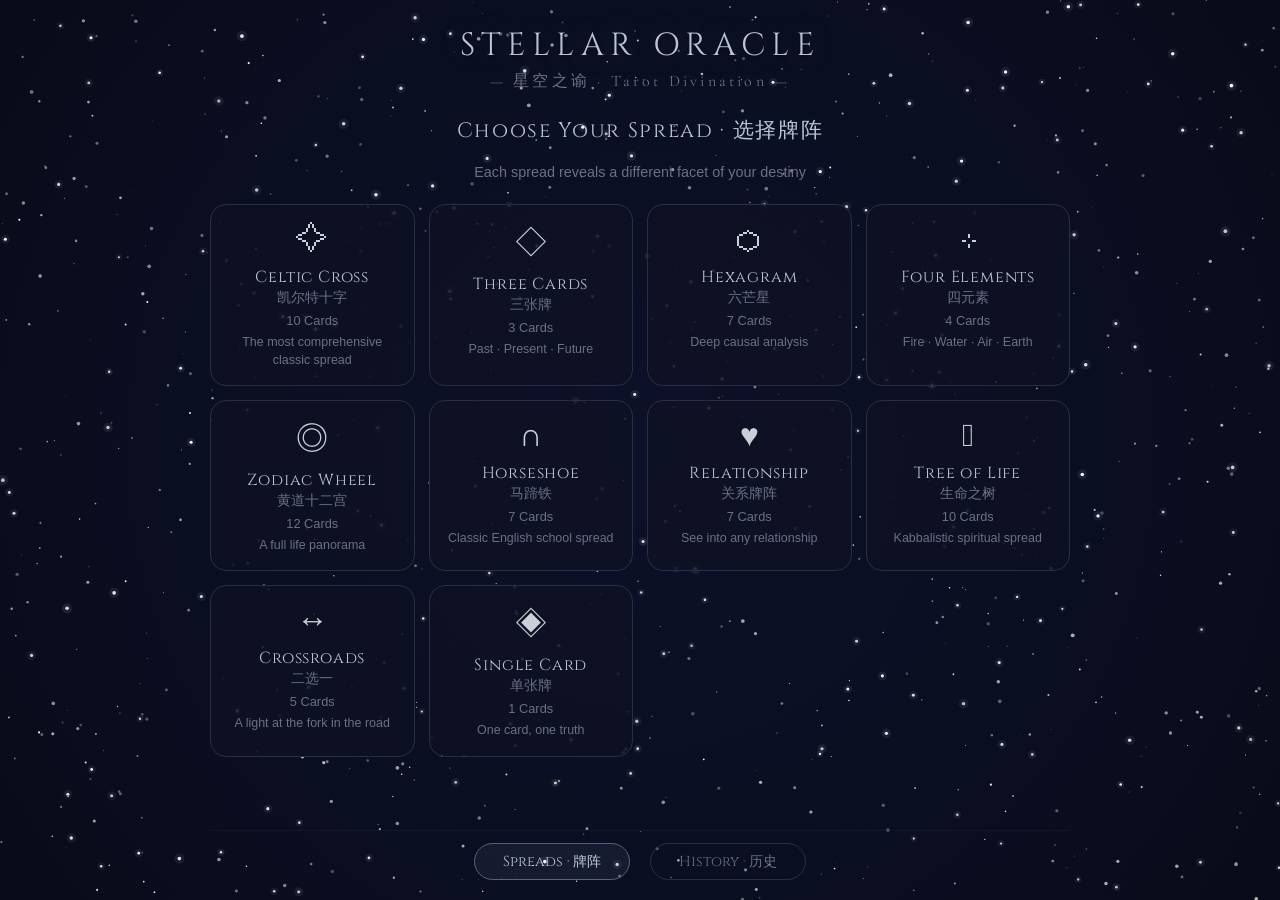
==== src/index.html @ 4bb24474 "Complete tarot divination app with 3D card circle, DeepSeek AI readings, and mobile support - 3D car" ====
<!DOCTYPE html>
<html lang="zh-CN">
<head>
  <meta charset="UTF-8">
  <meta name="viewport" content="width=device-width, initial-scale=1.0">
  <title>Tarot · 星空之谕</title>
  <link rel="preconnect" href="https://fonts.googleapis.com">
  <link rel="preconnect" href="https://fonts.gstatic.com" crossorigin>
  <link href="https://fonts.googleapis.com/css2?family=Cinzel:wght@400;600&family=Cormorant+Garamond:ital,wght@0,300;0,400;0,500;1,300;1,400&family=EB+Garamond:ital,wght@0,300;0,400;1,300;1,400&display=swap" rel="stylesheet">
  <link rel="stylesheet" href="css/main.css">
</head>
<body>
  <canvas id="star-canvas"></canvas>
  <div id="app" class="app-container">
    <header class="app-header">
      <h1 class="app-title">STELLAR ORACLE</h1>
      <p class="app-subtitle">— 星空之谕 · Tarot Divination —</p>
    </header>
    <main class="app-content">
      <!-- 牌阵选择 -->
      <section id="page-spread-select" class="page active">
        <h2 class="section-title">Choose Your Spread · 选择牌阵</h2>
        <p class="section-desc">Each spread reveals a different facet of your destiny</p>
        <div id="spread-grid" class="spread-grid"></div>
      </section>
      <!-- 问题输入 -->
      <section id="page-question" class="page">
        <h2 class="section-title">What Seek You? · 心中所问</h2>
        <p class="section-desc">Hold your question in your heart, then write it down</p>
        <div class="question-area">
          <textarea id="question-input" class="question-input" placeholder="Write your question here... · 写下你想问的事情……" maxlength="300" rows="3"></textarea>
          <p class="question-hint">The more you share, the clearer the stars speak<br>描述越清晰，星象越精准</p>
          <textarea id="context-input" class="context-input" placeholder="Optional: Share the background of your situation... · 选填：分享你所问之事的背景与细节……" maxlength="500" rows="2"></textarea>
          <div class="selected-spread-info" id="selected-spread-info"></div>
          <div class="draw-mode-select">
            <p class="mode-label">Choose your draw method · 选择抽牌方式：</p>
            <div class="mode-options">
              <button class="btn btn-mode" data-mode="circle">🔮 Circle Draw · 牌圈抽取</button>
              <button class="btn btn-mode" data-mode="number">🔢 Number Draw · 数字选牌</button>
            </div>
          </div>
          <button id="btn-start-draw" class="btn btn-primary" disabled>Begin Draw · 开始抽牌</button>
        </div>
      </section>
      <!-- 数字抽牌 -->
      <section id="page-draw-number" class="page">
        <h2 class="section-title">Choose by Number · 数字选牌</h2>
        <p class="section-desc">Select <span id="num-needed">0</span> numbers between 1–78</p>
        <div id="number-inputs" class="number-inputs"></div>
        <button id="btn-confirm-numbers" class="btn btn-primary" disabled>Confirm · 确认选牌</button>
        <button id="btn-back-to-question" class="btn btn-ghost">← Back · 返回</button>
      </section>
      <!-- 牌圈抽牌 -->
      <section id="page-draw-circle" class="page">
        <div class="circle-header">
          <h2 class="section-title">Feel the Cards · 感应选牌</h2>
          <p class="section-desc">Rotate & click the cards that call to you</p>
          <span id="circle-progress" class="circle-progress">Remaining · 还需：0</span>
        </div>
        <div id="circle-container" class="circle-container"></div>
        <button id="btn-back-circle" class="btn btn-ghost">← Back · 返回</button>
      </section>
      <!-- 牌面展示+解读 -->
      <section id="page-reveal" class="page">
        <h2 class="section-title">Your Reading · 你的牌阵</h2>
        <div id="reveal-spread-name" class="reveal-spread-name"></div>
        <div id="cards-display" class="cards-display"></div>
        <div class="interpretation">
          <h3>Interpretation · 综合解读</h3>
          <div id="ai-reading" class="ai-reading">
            <div class="loading-spinner"><div class="spinner"></div><p>Connecting to the tarot... 正在感应塔罗的力量……</p></div>
          </div>
        </div>
        <div class="reveal-actions">
          <button id="btn-save-reading" class="btn btn-primary">Save · 保存记录</button>
          <button id="btn-new-reading" class="btn btn-ghost">New Reading · 重新占卜</button>
        </div>
      </section>
      <!-- 历史记录 -->
      <section id="page-history" class="page">
        <h2 class="section-title">History · 占卜历史</h2>
        <div id="history-list" class="history-list">
          <p class="empty-hint">No readings yet. Begin your first tarot journey.</p>
        </div>
        <button id="btn-back-to-home" class="btn btn-ghost">← Home · 返回首页</button>
      </section>
    </main>
    <nav class="app-nav">
      <button class="nav-btn active" data-page="spread-select">Spreads · 牌阵</button>
      <button class="nav-btn" data-page="history">History · 历史</button>
    </nav>
  </div>
  <div id="toast" class="toast"></div>
  <!-- 牌面详情弹窗 -->
  <div id="card-modal" class="card-modal">
    <div class="card-modal-backdrop" onclick="closeCardModal()"></div>
    <div class="card-modal-content">
      <button class="card-modal-close" onclick="closeCardModal()">✕</button>
      <div id="card-modal-body"></div>
    </div>
  </div>
  <!-- API Key 弹窗 -->
  <div id="api-modal" class="card-modal">
    <div class="card-modal-backdrop"></div>
    <div class="card-modal-content api-setup">
      <h3 style="color:var(--text-accent);text-align:center;margin-bottom:12px">AI Oracle Key · 设置解读密钥</h3>
      <p style="color:var(--text-dim);font-size:0.85rem;text-align:center;margin-bottom:16px">
        Enter your Anthropic API Key to unlock AI-powered readings<br>
        <a href="https://console.anthropic.com" target="_blank" style="color:var(--text-accent)">Get your key at console.anthropic.com</a>
      </p>
      <input type="password" id="api-key-input" class="question-input" placeholder="sk-ant-api-..." style="margin-bottom:12px">
      <div style="display:flex;gap:10px;justify-content:center;flex-wrap:wrap">
        <button class="btn btn-primary" onclick="saveAPIKey()">Save · 保存</button>
        <button class="btn btn-ghost" onclick="skipAPIKey()">Skip · 跳过</button>
        <button class="btn btn-ghost" onclick="clearAPIKey()" style="font-size:0.8rem">Clear Key · 清除</button>
      </div>
      <p id="api-msg" style="text-align:center;margin-top:10px;font-size:0.85rem"></p>
    </div>
  </div>
  <script type="importmap">
    { "imports": { "three": "https://unpkg.com/three@0.160.0/build/three.module.js" } }
  </script>
  <script src="js/cards.js"></script>
  <script src="js/spreads.js"></script>
  <script src="js/effects.js"></script>
  <script src="js/audio.js"></script>
  <script src="js/history.js"></script>
  <script src="js/api.js"></script>
  <script src="js/card-art.js"></script>
  <script src="js/circle.js"></script>
  <script src="js/app.js"></script>
</body>
</html>
---- src/css/main.css ----
/* ========================================
   Stellar Oracle — Main Stylesheet
   Theme: Starry night, silver light, European classical
   ======================================== */

:root {
  --bg-deep: #080c18;
  --bg-night: #0b1025;
  --bg-panel: rgba(14, 18, 36, 0.88);
  --bg-card: #141830;
  --text-primary: #c8d0d8;
  --text-accent: #b8c5d6;
  --text-dim: #6a7088;
  --border-dark: #2a2e44;
  --border-accent: #5a6080;
  --accent: #8a90b0;
  --glow-accent: 0 0 20px rgba(140, 150, 190, 0.25);
  --shadow-card: 0 4px 30px rgba(0, 0, 0, 0.5);
  --font-display: 'Cinzel', 'EB Garamond', 'Cormorant Garamond', serif;
  --font-body: 'Cormorant Garamond', 'EB Garamond', 'Georgia', serif;
  --font-ui: -apple-system, BlinkMacSystemFont, 'Segoe UI', 'PingFang SC', 'Microsoft YaHei', sans-serif;
  --radius: 8px;
  --radius-lg: 16px;
}

*, *::before, *::after { margin: 0; padding: 0; box-sizing: border-box; }

html, body {
  width: 100%; height: 100%; overflow: hidden;
  font-family: var(--font-ui); color: var(--text-primary); background: var(--bg-deep);
}

#star-canvas { position: fixed; top: 0; left: 0; width: 100%; height: 100%; z-index: 0; pointer-events: none; }

.app-container {
  position: relative; z-index: 1; display: flex; flex-direction: column;
  height: 100vh; max-width: 900px; margin: 0 auto; padding: 0 20px;
}

.app-header { text-align: center; padding: 24px 0 12px; flex-shrink: 0; }
.app-title {
  font-family: var(--font-display); font-size: 2rem; font-weight: 400;
  color: var(--text-accent); letter-spacing: 0.2em;
  text-shadow: 0 0 30px rgba(160, 175, 210, 0.25), 0 2px 4px rgba(0, 0, 0, 0.6);
  user-select: none;
}
.app-subtitle { font-family: var(--font-body); font-size: 1rem; color: var(--text-dim); margin-top: 4px; letter-spacing: 0.2em; }

.app-content { flex: 1; overflow-y: auto; padding: 12px 0 20px; scroll-behavior: smooth; }
.app-content::-webkit-scrollbar { width: 4px; }
.app-content::-webkit-scrollbar-track { background: transparent; }
.app-content::-webkit-scrollbar-thumb { background: var(--border-dark); border-radius: 2px; }

.page { display: none; flex-direction: column; gap: 16px; animation: fadeSlideIn 400ms ease; }
.page.active { display: flex; }
@keyframes fadeSlideIn { from { opacity: 0; transform: translateY(12px); } to { opacity: 1; transform: translateY(0); } }

.section-title {
  font-family: var(--font-display); font-size: 1.3rem; font-weight: 400;
  color: var(--text-accent); text-align: center; letter-spacing: 0.08em;
}
.section-desc { text-align: center; color: var(--text-dim); font-size: 0.9rem; line-height: 1.6; }

/* Spread Grid */
.spread-grid { display: grid; grid-template-columns: repeat(auto-fill, minmax(180px, 1fr)); gap: 14px; padding: 4px 0; }
.spread-card {
  background: var(--bg-panel); border: 1px solid var(--border-dark);
  border-radius: var(--radius-lg); padding: 16px; cursor: pointer;
  transition: all 0.4s ease; text-align: center; position: relative; overflow: hidden;
}
.spread-card::before {
  content: ''; position: absolute; top: 0; left: 0; right: 0; bottom: 0; border-radius: inherit;
  opacity: 0; background: radial-gradient(circle at center, rgba(160,175,210,0.08), transparent);
  transition: opacity 0.4s ease;
}
.spread-card:hover { border-color: var(--border-accent); transform: translateY(-2px); box-shadow: var(--glow-accent); }
.spread-card:hover::before { opacity: 1; }
.spread-card.selected { border-color: var(--accent); box-shadow: 0 0 24px rgba(160,175,210,0.25); background: rgba(160,175,210,0.08); }
.spread-card-icon { font-size: 2rem; margin-bottom: 8px; }
.spread-card-name { font-family: var(--font-display); font-size: 1rem; font-weight: 400; color: var(--text-accent); margin-bottom: 1px; letter-spacing: 0.05em; }
.spread-card-name-zh { font-size: 0.85rem; color: var(--text-dim); margin-bottom: 6px; font-weight: 300; }
.spread-card-count { font-size: 0.8rem; color: var(--text-dim); margin-bottom: 6px; }
.spread-card-desc { font-size: 0.78rem; color: var(--text-dim); line-height: 1.4; }

/* Question */
.question-area { display: flex; flex-direction: column; gap: 16px; align-items: center; padding: 8px 0; }
.question-input {
  width: 100%; max-width: 500px; min-height: 90px; background: var(--bg-panel);
  border: 1px solid var(--border-dark); border-radius: var(--radius-lg);
  color: var(--text-primary); font-family: var(--font-body); font-size: 1.1rem;
  padding: 14px 16px; resize: vertical; transition: border-color 0.4s ease; line-height: 1.6;
}
.question-input:focus { outline: none; border-color: var(--border-accent); box-shadow: var(--glow-accent); }
.question-input::placeholder { color: rgba(160, 175, 210, 0.35); }
.question-hint {
  font-family: var(--font-body); font-size: 0.85rem; color: var(--text-dim);
  text-align: center; font-style: italic; line-height: 1.7; opacity: 0.75;
  letter-spacing: 0.03em;
}
.context-input {
  width: 100%; max-width: 500px; min-height: 56px; background: var(--bg-panel);
  border: 1px dashed var(--border-dark); border-radius: var(--radius-lg);
  color: var(--text-primary); font-family: var(--font-body); font-size: 0.95rem;
  padding: 12px 16px; resize: vertical; transition: border-color 0.4s ease; line-height: 1.6;
}
.context-input:focus { outline: none; border-color: var(--border-accent); border-style: solid; box-shadow: var(--glow-accent); }
.context-input::placeholder { color: rgba(160, 175, 210, 0.30); font-style: italic; }
.selected-spread-info {
  font-family: var(--font-body); font-size: 1rem; color: var(--text-accent);
  text-align: center; padding: 8px 16px; background: rgba(160,175,210,0.06);
  border-radius: var(--radius); border: 1px dashed var(--border-dark);
}
.draw-mode-select { text-align: center; }
.mode-label { color: var(--text-dim); margin-bottom: 10px; font-size: 0.9rem; }
.mode-options { display: flex; gap: 12px; justify-content: center; }

/* Buttons */
.btn {
  display: inline-flex; align-items: center; justify-content: center; gap: 6px;
  padding: 10px 24px; border-radius: var(--radius); font-family: var(--font-display);
  font-size: 0.95rem; cursor: pointer; transition: all 0.2s ease; border: none; user-select: none;
}
.btn:disabled { opacity: 0.35; cursor: not-allowed; }
.btn-primary {
  background: linear-gradient(135deg, #1e2235, #2a3045); color: var(--text-accent);
  border: 1px solid var(--border-accent); letter-spacing: 0.05em;
  box-shadow: 0 2px 12px rgba(160,175,210,0.12);
}
.btn-primary:not(:disabled):hover { background: linear-gradient(135deg, #2a3045, #3a4058); box-shadow: var(--glow-accent); transform: translateY(-1px); }
.btn-mode { background: var(--bg-panel); color: var(--text-primary); border: 1px solid var(--border-dark); font-size: 0.9rem; padding: 10px 20px; }
.btn-mode:hover { border-color: var(--border-accent); color: var(--text-accent); box-shadow: var(--glow-accent); }
.btn-mode.selected { border-color: var(--accent); color: var(--text-accent); background: rgba(160,175,210,0.1); }
.btn-ghost { background: transparent; color: var(--text-dim); border: 1px solid transparent; font-family: var(--font-ui); font-size: 0.9rem; }
.btn-ghost:hover { color: var(--text-accent); border-color: var(--border-dark); }

/* Number Input */
.number-inputs { display: flex; flex-wrap: wrap; gap: 10px; justify-content: center; }
.number-inputs input {
  width: 64px; height: 48px; text-align: center; font-size: 1.2rem; font-family: var(--font-display);
  background: var(--bg-panel); border: 1px solid var(--border-dark); border-radius: var(--radius);
  color: var(--text-accent); transition: border-color 0.2s ease;
}
.number-inputs input:focus { outline: none; border-color: var(--border-accent); box-shadow: var(--glow-accent); }

/* Circle */
.circle-container {
  width: 100%; height: 520px; border-radius: var(--radius-lg); overflow: hidden;
  background: radial-gradient(ellipse at center, rgba(20,20,50,0.6), rgba(5,5,15,0.9));
  border: 1px solid var(--border-dark); position: relative;
}
.circle-header { display: flex; justify-content: space-between; align-items: center; flex-wrap: wrap; gap: 8px; }
.circle-progress {
  font-family: var(--font-body); color: var(--text-accent); font-size: 1rem;
  background: var(--bg-panel); padding: 6px 14px; border-radius: 20px; border: 1px solid var(--border-dark);
}

/* Card Display */
.cards-display { display: flex; flex-wrap: wrap; gap: 18px; justify-content: center; padding: 8px 0; }
.card-reveal { width: 170px; height: 255px; perspective: 1000px; cursor: pointer; }
.card-inner {
  position: relative; width: 100%; height: 100%;
  transition: transform 0.8s cubic-bezier(0.4, 0, 0.2, 1); transform-style: preserve-3d;
}
.card-inner.flipped { transform: rotateY(180deg); }
.card-front, .card-back {
  position: absolute; width: 100%; height: 100%; backface-visibility: hidden;
  border-radius: 6px; box-shadow: 0 4px 30px rgba(0,0,0,0.5), 0 0 0 1.5px rgba(120,130,160,0.5);
}
.card-front {
  transform: rotateY(180deg); background: #15122a;
  display: flex; flex-direction: column; align-items: center; justify-content: center;
  overflow: hidden;
}
/* SVG card art fills the card front */
.card-front .card-svg {
  position: absolute; top: 0; left: 0; width: 100%; height: 100%; z-index: 0;
}
.card-front .card-content {
  position: absolute; bottom: 0; left: 0; right: 0; z-index: 2;
  background: linear-gradient(transparent, rgba(10,8,25,0.92) 30%, rgba(10,8,25,0.98));
  padding: 24px 8px 8px; text-align: center;
}
/* Glass sheen overlay */
.card-front .glass-sheen {
  position: absolute; top: 0; left: 0; right: 0; bottom: 0; z-index: 1;
  background: linear-gradient(150deg, rgba(220,225,240,0.08) 0%, transparent 35%, transparent 65%, rgba(200,210,225,0.05) 100%);
  pointer-events: none;
}

/* --- Elegant Card Back — black with silver ornamental curves --- */
.card-back {
  background: radial-gradient(ellipse at center, rgba(25,28,45,0.5) 0%, #080a14 70%);
  display: flex; align-items: center; justify-content: center;
}
/* Outer silver border */
.card-back::before {
  content: '';
  position: absolute; top: 8px; left: 8px; right: 8px; bottom: 8px;
  border: 2px solid rgba(170,180,200,0.28);
  border-radius: 3px;
}
/* Inner thin border */
.card-back::after {
  content: '';
  position: absolute; top: 20px; left: 20px; right: 20px; bottom: 20px;
  border: 0.8px solid rgba(155,165,185,0.16);
  border-radius: 2px;
}
/* Center medallion */
.card-back-design {
  position: relative; z-index: 1;
  width: 60%; height: 65%;
  display: flex; align-items: center; justify-content: center;
}
/* Four curved ornamental arcs via pseudo-elements */
.card-back-design::before {
  content: '';
  position: absolute;
  width: 85%; height: 85%;
  border: 1.2px solid rgba(170,180,200,0.25);
  border-radius: 50% 50% 45% 45%;
  transform: rotate(0deg);
}
.card-back-design::after {
  content: '';
  position: absolute;
  width: 65%; height: 65%;
  border: 1.0px solid rgba(160,170,190,0.20);
  border-radius: 48% 48% 50% 50%;
  transform: rotate(90deg);
}
/* Central diamond via an inner element */
.card-back-design-inner {
  width: 24px; height: 24px;
  border: 1px solid rgba(175,185,205,0.30);
  transform: rotate(45deg);
  background: rgba(175,185,205,0.08);
}

/* Interpretation */
.interpretation { background: var(--bg-panel); border: 1px solid var(--border-dark); border-radius: var(--radius-lg); padding: 20px; margin-top: 12px; }
.interpretation h3 { font-family: var(--font-display); color: var(--text-accent); font-size: 1.2rem; text-align: center; margin-bottom: 14px; letter-spacing: 0.1em; }
.ai-reading { font-family: var(--font-body); font-size: 1.05rem; line-height: 2; color: var(--text-primary); white-space: pre-wrap; }
.loading-spinner { display: flex; flex-direction: column; align-items: center; gap: 14px; padding: 30px; color: var(--text-dim); font-family: var(--font-body); }
.spinner {
  width: 40px; height: 40px; border: 2px solid var(--border-dark); border-top: 2px solid var(--border-accent);
  border-radius: 50%; animation: spin 1s linear infinite;
}
@keyframes spin { to { transform: rotate(360deg); } }

/* History */
.history-list { display: flex; flex-direction: column; gap: 10px; }
.history-item {
  background: var(--bg-panel); border: 1px solid var(--border-dark); border-radius: var(--radius-lg);
  padding: 14px 16px; cursor: pointer; transition: all 0.2s ease;
}
.history-item:hover { border-color: var(--border-accent); box-shadow: var(--glow-accent); }
.history-item-time { font-size: 0.8rem; color: var(--text-dim); margin-bottom: 4px; }
.history-item-question { font-family: var(--font-body); font-size: 1rem; color: var(--text-primary); margin-bottom: 4px; }
.history-item-spread { font-size: 0.85rem; color: var(--text-accent); }
.empty-hint { text-align: center; color: var(--text-dim); padding: 40px 20px; font-family: var(--font-body); font-size: 1rem; }

/* Nav */
.app-nav { display: flex; justify-content: center; gap: 20px; padding: 12px 0 20px; flex-shrink: 0; border-top: 1px solid rgba(42,46,68,0.3); }
.nav-btn {
  background: transparent; border: 1px solid var(--border-dark); color: var(--text-dim);
  padding: 8px 28px; border-radius: 20px; font-family: var(--font-display); font-size: 0.9rem;
  cursor: pointer; transition: all 0.2s ease;
}
.nav-btn:hover { color: var(--text-accent); border-color: var(--border-accent); }
.nav-btn.active { color: var(--text-accent); border-color: var(--border-accent); background: rgba(160,175,210,0.08); }

/* Modal */
.card-modal { position: fixed; top: 0; left: 0; width: 100%; height: 100%; z-index: 200; display: none; align-items: center; justify-content: center; }
.card-modal.show { display: flex; }
.card-modal-backdrop { position: absolute; top: 0; left: 0; width: 100%; height: 100%; background: rgba(0,0,0,0.7); backdrop-filter: blur(4px); }
.card-modal-content {
  position: relative; background: var(--bg-panel); border: 1px solid var(--border-accent);
  border-radius: var(--radius-lg); padding: 28px 24px; max-width: 500px; width: 90%;
  max-height: 80vh; overflow-y: auto; box-shadow: 0 8px 40px rgba(0,0,0,0.6), var(--glow-accent);
  animation: modalIn 300ms ease;
}
@keyframes modalIn { from { opacity: 0; transform: scale(0.9) translateY(20px); } to { opacity: 1; transform: scale(1) translateY(0); } }
.card-modal-close { position: absolute; top: 10px; right: 14px; background: none; border: none; color: var(--text-dim); font-size: 1.2rem; cursor: pointer; padding: 4px 8px; border-radius: 4px; }
.card-modal-close:hover { color: var(--text-accent); background: rgba(160,175,210,0.1); }
.card-detail-art {
  width: 100%; height: 140px; border-radius: 6px; overflow: hidden;
  margin-bottom: 14px; position: relative;
  border: 1.5px solid rgba(120,130,160,0.5);
  box-shadow: 0 0 20px rgba(120,130,160,0.12);
  transform: translateZ(0);
}
.card-detail-art .stained-glass-art { border-radius: 4px; }
.card-detail-header { text-align: center; margin-bottom: 16px; }
.card-detail-name { font-family: var(--font-display); font-size: 1.5rem; color: var(--text-accent); }
.card-detail-en { font-size: 0.85rem; color: var(--text-dim); margin-top: 2px; }
.card-detail-position { display: inline-block; padding: 3px 12px; border-radius: 12px; font-size: 0.85rem; margin-top: 6px; }
.card-detail-position.upright { background: rgba(122,184,160,0.15); color: #7ab8a0; border: 1px solid rgba(122,184,160,0.3); }
.card-detail-position.reversed { background: rgba(201,122,90,0.15); color: #c97a5a; border: 1px solid rgba(201,122,90,0.3); }
.card-detail-section { margin-top: 14px; }
.card-detail-section h4 { font-family: var(--font-display); color: var(--text-accent); font-size: 1rem; margin-bottom: 6px; padding-bottom: 4px; border-bottom: 1px solid var(--border-dark); }
.card-detail-section p { font-family: var(--font-body); font-size: 0.95rem; line-height: 1.8; color: var(--text-primary); }
.card-detail-keywords { display: flex; flex-wrap: wrap; gap: 6px; margin-top: 8px; }
.card-detail-keyword { padding: 2px 10px; border-radius: 12px; background: rgba(160,175,210,0.08); border: 1px solid rgba(160,175,210,0.2); font-size: 0.8rem; color: var(--text-accent); }
.card-detail-case { padding: 8px 12px; margin-top: 6px; background: rgba(160,175,210,0.03); border-left: 2px solid var(--border-accent); border-radius: 0 4px 4px 0; font-size: 0.85rem; font-style: italic; }

/* Toast */
.toast {
  position: fixed; top: 20px; left: 50%; transform: translateX(-50%);
  background: var(--bg-panel); border: 1px solid var(--border-accent); color: var(--text-accent);
  padding: 10px 24px; border-radius: 20px; font-family: var(--font-body); font-size: 0.9rem;
  z-index: 100; opacity: 0; transition: opacity 300ms ease; pointer-events: none;
}
.toast.show { opacity: 1; }

.reveal-actions { display: flex; gap: 12px; justify-content: center; margin-top: 8px; }
.reveal-spread-name { text-align: center; font-family: var(--font-display); color: var(--text-accent); font-size: 1rem; }
.api-setup { max-width: 420px; }

@media (max-width: 600px) {
  .app-title { font-size: 1.6rem; }
  .spread-grid { grid-template-columns: repeat(auto-fill, minmax(140px, 1fr)); }
  .card-reveal { width: 125px; height: 188px; }
  .circle-container { height: 380px; }
}
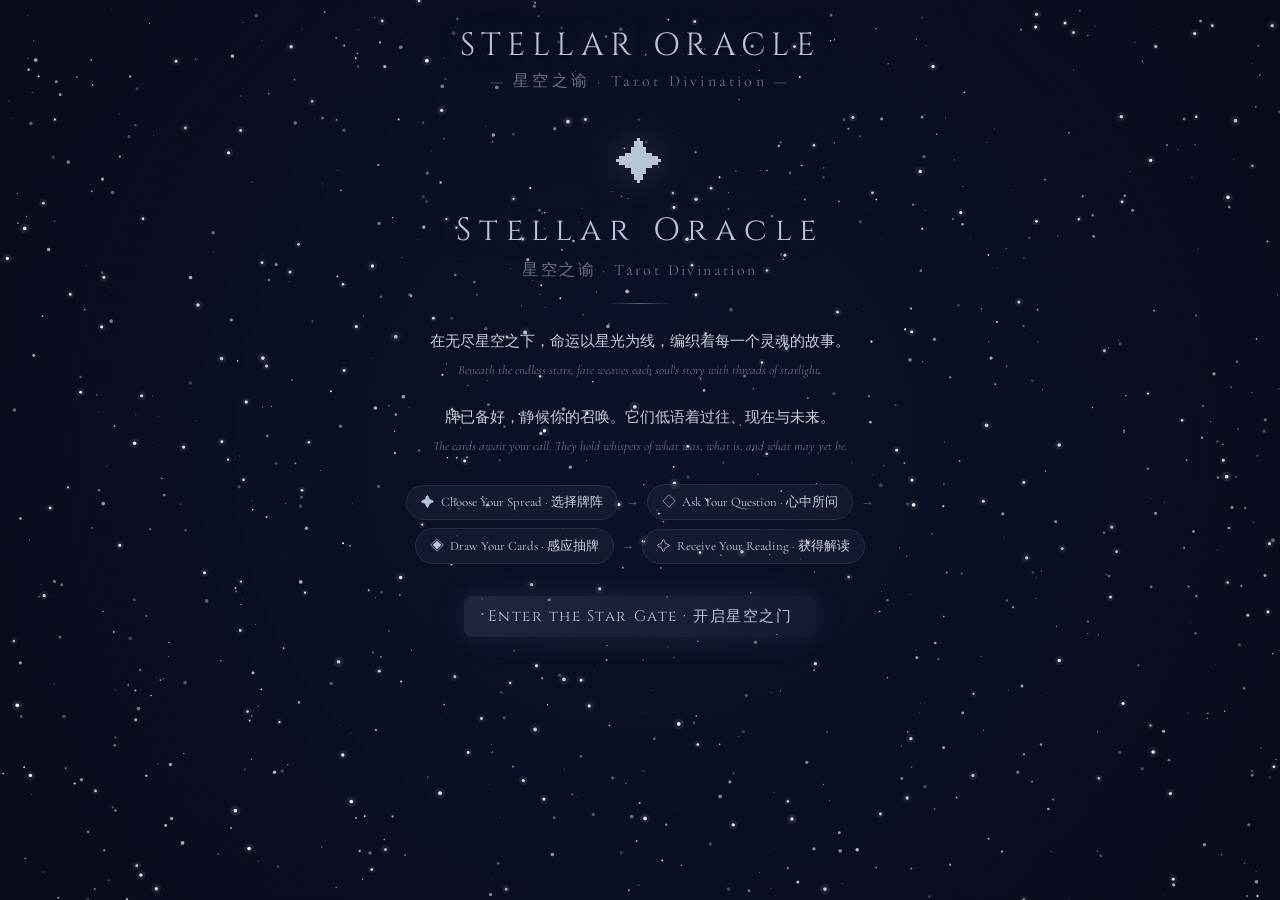
==== commit 132fd200: "Add welcome page, bilingual translations, Android mobile fixes, increase context limit - New mystica" ====
--- a/src/index.html
+++ b/src/index.html
@@ -17,20 +17,59 @@
       <p class="app-subtitle">— 星空之谕 · Tarot Divination —</p>
     </header>
     <main class="app-content">
+      <!-- 欢迎引导页 -->
+      <section id="page-welcome" class="page active">
+        <div class="welcome-content">
+          <div class="welcome-stars-icon">✦</div>
+          <h2 class="welcome-title">Stellar Oracle</h2>
+          <p class="welcome-subtitle">星空之谕 · Tarot Divination</p>
+          <div class="welcome-divider"></div>
+          <p class="welcome-poem">
+            在无尽星空之下，命运以星光为线，编织着每一个灵魂的故事。<br>
+            <span>Beneath the endless stars, fate weaves each soul's story with threads of starlight.</span>
+          </p>
+          <p class="welcome-poem">
+            牌已备好，静候你的召唤。它们低语着过往、现在与未来。<br>
+            <span>The cards await your call. They hold whispers of what was, what is, and what may yet be.</span>
+          </p>
+          <div class="welcome-steps">
+            <div class="welcome-step">
+              <span class="step-icon">✦</span>
+              <span class="step-text">Choose Your Spread · 选择牌阵</span>
+            </div>
+            <div class="welcome-step-arrow">→</div>
+            <div class="welcome-step">
+              <span class="step-icon">◇</span>
+              <span class="step-text">Ask Your Question · 心中所问</span>
+            </div>
+            <div class="welcome-step-arrow">→</div>
+            <div class="welcome-step">
+              <span class="step-icon">◈</span>
+              <span class="step-text">Draw Your Cards · 感应抽牌</span>
+            </div>
+            <div class="welcome-step-arrow">→</div>
+            <div class="welcome-step">
+              <span class="step-icon">✧</span>
+              <span class="step-text">Receive Your Reading · 获得解读</span>
+            </div>
+          </div>
+          <button id="btn-enter-gate" class="btn btn-gate">Enter the Star Gate · 开启星空之门</button>
+        </div>
+      </section>
       <!-- 牌阵选择 -->
-      <section id="page-spread-select" class="page active">
+      <section id="page-spread-select" class="page">
         <h2 class="section-title">Choose Your Spread · 选择牌阵</h2>
-        <p class="section-desc">Each spread reveals a different facet of your destiny</p>
+        <p class="section-desc">Each spread reveals a different facet of your destiny · 每个牌阵揭示命运的不同面向</p>
         <div id="spread-grid" class="spread-grid"></div>
       </section>
       <!-- 问题输入 -->
       <section id="page-question" class="page">
         <h2 class="section-title">What Seek You? · 心中所问</h2>
-        <p class="section-desc">Hold your question in your heart, then write it down</p>
+        <p class="section-desc">Hold your question in your heart, then write it down · 将心中所惑凝于笔尖</p>
         <div class="question-area">
           <textarea id="question-input" class="question-input" placeholder="Write your question here... · 写下你想问的事情……" maxlength="300" rows="3"></textarea>
           <p class="question-hint">The more you share, the clearer the stars speak<br>描述越清晰，星象越精准</p>
-          <textarea id="context-input" class="context-input" placeholder="Optional: Share the background of your situation... · 选填：分享你所问之事的背景与细节……" maxlength="500" rows="2"></textarea>
+          <textarea id="context-input" class="context-input" placeholder="Optional: Share the background of your situation... · 选填：分享你所问之事的背景与细节……" maxlength="3000" rows="3"></textarea>
           <div class="selected-spread-info" id="selected-spread-info"></div>
           <div class="draw-mode-select">
             <p class="mode-label">Choose your draw method · 选择抽牌方式：</p>
@@ -45,7 +84,7 @@
       <!-- 数字抽牌 -->
       <section id="page-draw-number" class="page">
         <h2 class="section-title">Choose by Number · 数字选牌</h2>
-        <p class="section-desc">Select <span id="num-needed">0</span> numbers between 1–78</p>
+        <p class="section-desc">Select <span id="num-needed">0</span> numbers between 1–78 · 选择 1-78 之间的数字，共需 <span id="num-needed-zh">0</span> 个</p>
         <div id="number-inputs" class="number-inputs"></div>
         <button id="btn-confirm-numbers" class="btn btn-primary" disabled>Confirm · 确认选牌</button>
         <button id="btn-back-to-question" class="btn btn-ghost">← Back · 返回</button>
@@ -54,7 +93,7 @@
       <section id="page-draw-circle" class="page">
         <div class="circle-header">
           <h2 class="section-title">Feel the Cards · 感应选牌</h2>
-          <p class="section-desc">Rotate & click the cards that call to you</p>
+          <p class="section-desc">Rotate & click the cards that call to you · 旋转牌圈，点击感应你的牌</p>
           <span id="circle-progress" class="circle-progress">Remaining · 还需：0</span>
         </div>
         <div id="circle-container" class="circle-container"></div>
@@ -80,13 +119,13 @@
       <section id="page-history" class="page">
         <h2 class="section-title">History · 占卜历史</h2>
         <div id="history-list" class="history-list">
-          <p class="empty-hint">No readings yet. Begin your first tarot journey.</p>
+          <p class="empty-hint">No readings yet. Begin your first tarot journey.<br>暂无记录，开启你的第一次塔罗之旅吧。</p>
         </div>
         <button id="btn-back-to-home" class="btn btn-ghost">← Home · 返回首页</button>
       </section>
     </main>
     <nav class="app-nav">
-      <button class="nav-btn active" data-page="spread-select">Spreads · 牌阵</button>
+      <button class="nav-btn" data-page="spread-select">Spreads · 牌阵</button>
       <button class="nav-btn" data-page="history">History · 历史</button>
     </nav>
   </div>
--- a/src/css/main.css
+++ b/src/css/main.css
@@ -26,8 +26,16 @@
 *, *::before, *::after { margin: 0; padding: 0; box-sizing: border-box; }
 
 html, body {
-  width: 100%; height: 100%; overflow: hidden;
+  width: 100%; height: 100%; height: 100dvh; overflow: hidden;
   font-family: var(--font-ui); color: var(--text-primary); background: var(--bg-deep);
+  -webkit-tap-highlight-color: transparent;
+  touch-action: manipulation;
+}
+
+/* Prevent pull-to-refresh on mobile during card circle interaction */
+#page-draw-circle {
+  overscroll-behavior: none;
+  touch-action: none;
 }
 
 #star-canvas { position: fixed; top: 0; left: 0; width: 100%; height: 100%; z-index: 0; pointer-events: none; }
@@ -45,6 +53,69 @@
   user-select: none;
 }
 .app-subtitle { font-family: var(--font-body); font-size: 1rem; color: var(--text-dim); margin-top: 4px; letter-spacing: 0.2em; }
+
+/* Welcome Page */
+.welcome-content {
+  display: flex; flex-direction: column; align-items: center; justify-content: center;
+  text-align: center; padding: 20px 16px; min-height: 100%; gap: 18px;
+}
+.welcome-stars-icon {
+  font-size: 3rem; color: var(--text-accent);
+  animation: welcomePulse 3s ease-in-out infinite;
+  text-shadow: 0 0 40px rgba(160,175,210,0.3);
+}
+@keyframes welcomePulse {
+  0%, 100% { opacity: 0.6; transform: scale(1); }
+  50% { opacity: 1; transform: scale(1.08); }
+}
+.welcome-title {
+  font-family: var(--font-display); font-size: 2rem; font-weight: 400;
+  color: var(--text-accent); letter-spacing: 0.25em;
+  text-shadow: 0 0 30px rgba(160,175,210,0.25);
+}
+.welcome-subtitle {
+  font-family: var(--font-body); font-size: 1rem; color: var(--text-dim);
+  letter-spacing: 0.15em; margin-top: -10px;
+}
+.welcome-divider {
+  width: 60px; height: 1px;
+  background: linear-gradient(90deg, transparent, var(--border-accent), transparent);
+  margin: 4px 0;
+}
+.welcome-poem {
+  font-family: var(--font-body); font-size: 0.95rem; color: var(--text-primary);
+  line-height: 2; max-width: 460px;
+}
+.welcome-poem span {
+  display: block; font-size: 0.8rem; color: var(--text-dim);
+  font-style: italic; margin-top: 2px;
+}
+.welcome-steps {
+  display: flex; align-items: center; flex-wrap: wrap; justify-content: center;
+  gap: 8px; margin-top: 6px; max-width: 500px;
+}
+.welcome-step {
+  display: flex; align-items: center; gap: 6px;
+  background: rgba(160,175,210,0.06); border: 1px solid var(--border-dark);
+  border-radius: 20px; padding: 8px 14px;
+}
+.step-icon { font-size: 0.85rem; color: var(--text-accent); }
+.step-text { font-size: 0.8rem; color: var(--text-primary); white-space: nowrap; font-family: var(--font-body); }
+.welcome-step-arrow { color: var(--text-dim); font-size: 0.8rem; }
+.btn-gate {
+  margin-top: 14px; padding: 14px 36px; font-size: 1.1rem;
+  background: linear-gradient(135deg, rgba(160,175,210,0.15), rgba(100,110,150,0.1));
+  border: 1.5px solid var(--border-accent);
+  color: var(--text-accent); letter-spacing: 0.1em;
+  border-radius: 30px; font-family: var(--font-display);
+  box-shadow: 0 0 30px rgba(140,150,190,0.15);
+  transition: all 0.4s ease;
+}
+.btn-gate:hover {
+  background: linear-gradient(135deg, rgba(180,195,225,0.25), rgba(120,130,170,0.15));
+  box-shadow: 0 0 50px rgba(160,175,210,0.3);
+  transform: translateY(-2px);
+}
 
 .app-content { flex: 1; overflow-y: auto; padding: 12px 0 20px; scroll-behavior: smooth; }
 .app-content::-webkit-scrollbar { width: 4px; }
@@ -318,8 +389,33 @@
 .api-setup { max-width: 420px; }
 
 @media (max-width: 600px) {
-  .app-title { font-size: 1.6rem; }
-  .spread-grid { grid-template-columns: repeat(auto-fill, minmax(140px, 1fr)); }
+  .app-title { font-size: 1.4rem; }
+  .app-subtitle { font-size: 0.85rem; }
+  .app-container { padding: 0 12px; }
+  .app-header { padding: 16px 0 8px; }
+  .spread-grid { grid-template-columns: repeat(auto-fill, minmax(140px, 1fr)); gap: 10px; }
+  .spread-card { padding: 12px; }
   .card-reveal { width: 125px; height: 188px; }
-  .circle-container { height: 380px; }
-}
+  .circle-container { height: 420px; }
+  .circle-header { flex-direction: column; align-items: flex-start; }
+  .section-title { font-size: 1.1rem; }
+  .mode-options { flex-direction: column; align-items: center; }
+  .welcome-title { font-size: 1.5rem; }
+  .welcome-poem { font-size: 0.85rem; }
+  .welcome-poem span { font-size: 0.72rem; }
+  .welcome-steps { flex-direction: column; gap: 4px; }
+  .welcome-step-arrow { transform: rotate(90deg); }
+  .btn-gate { padding: 12px 28px; font-size: 0.95rem; }
+  .question-input, .context-input { max-width: 100%; }
+  .reveal-actions { flex-direction: column; align-items: center; }
+}
+
+/* Extra small screens (iPhone SE, etc.) */
+@media (max-width: 380px) {
+  .app-title { font-size: 1.2rem; letter-spacing: 0.12em; }
+  .spread-grid { grid-template-columns: repeat(auto-fill, minmax(120px, 1fr)); }
+  .card-reveal { width: 105px; height: 158px; }
+  .circle-container { height: 340px; }
+  .welcome-title { font-size: 1.3rem; }
+  .btn-gate { padding: 10px 20px; font-size: 0.85rem; }
+}
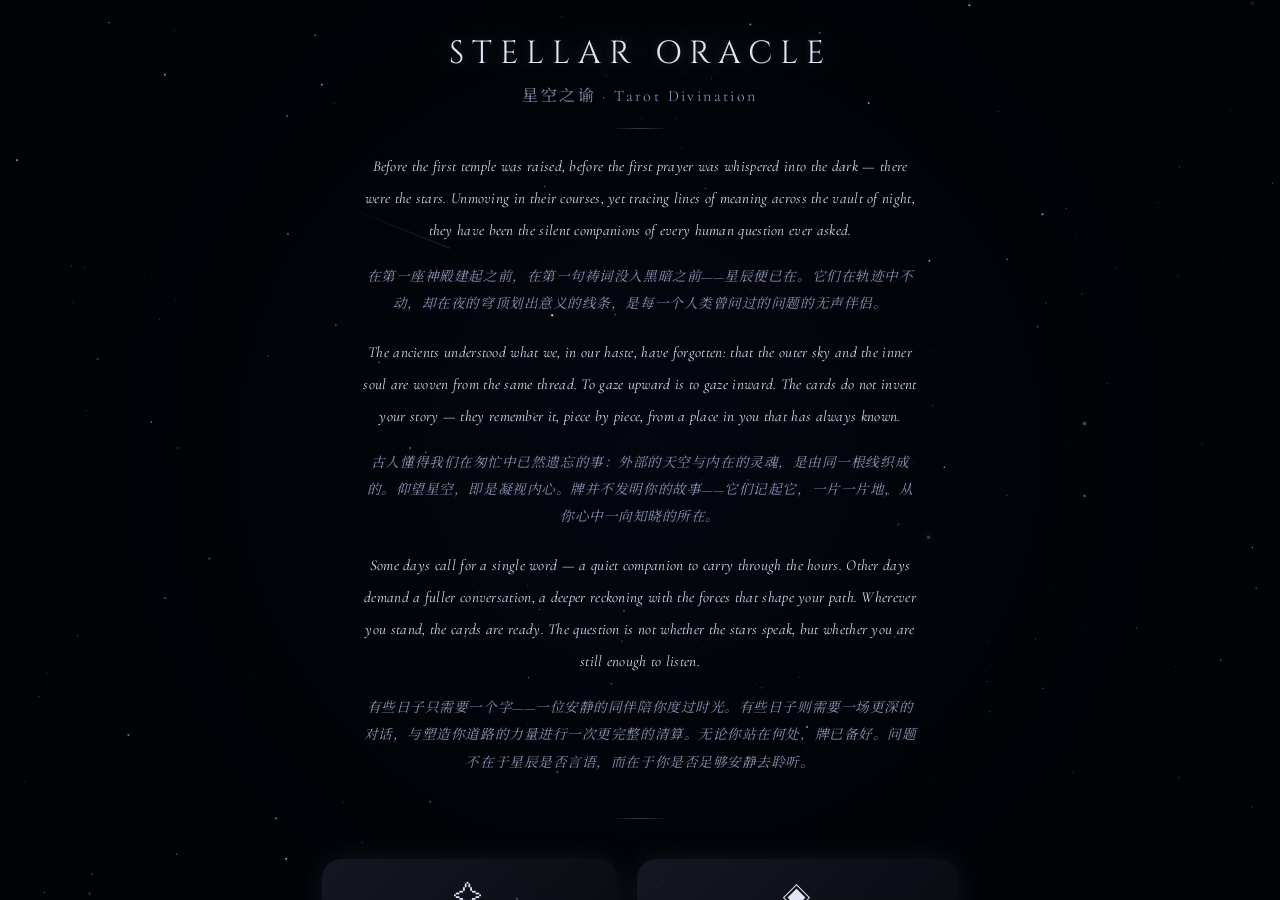
==== commit 25895e18: "feat: Fix card overflow + personalized reading engine with scored template selection - Fix card disp" ====
--- a/src/index.html
+++ b/src/index.html
@@ -6,8 +6,8 @@
   <title>Tarot · 星空之谕</title>
   <link rel="preconnect" href="https://fonts.googleapis.com">
   <link rel="preconnect" href="https://fonts.gstatic.com" crossorigin>
-  <link href="https://fonts.googleapis.com/css2?family=Cinzel:wght@400;600&family=Cormorant+Garamond:ital,wght@0,300;0,400;0,500;1,300;1,400&family=EB+Garamond:ital,wght@0,300;0,400;1,300;1,400&display=swap" rel="stylesheet">
-  <link rel="stylesheet" href="css/main.css">
+  <link href="https://fonts.googleapis.com/css2?family=Cinzel:wght@400;600&family=Cormorant+Garamond:ital,wght@0,300;0,400;0,500;1,300;1,400&family=EB+Garamond:ital,wght@0,300;0,400;1,300;1,400&family=Noto+Serif+SC:wght@300;400;500;700&display=swap" rel="stylesheet">
+  <link rel="stylesheet" href="css/main.css?v=11">
 </head>
 <body>
   <canvas id="star-canvas"></canvas>
@@ -17,59 +17,116 @@
       <p class="app-subtitle">— 星空之谕 · Tarot Divination —</p>
     </header>
     <main class="app-content">
-      <!-- 欢迎引导页 -->
+      <!-- 欢迎引导页 — 星空散文诗 -->
       <section id="page-welcome" class="page active">
         <div class="welcome-content">
-          <div class="welcome-stars-icon">✦</div>
-          <h2 class="welcome-title">Stellar Oracle</h2>
+          <!-- 星座装饰 -->
+          <div class="welcome-constellation" aria-hidden="true">
+            <span class="constellation-star cs-1">·</span>
+            <span class="constellation-star cs-2">·</span>
+            <span class="constellation-star cs-3">·</span>
+            <span class="constellation-star cs-4">·</span>
+            <span class="constellation-star cs-5">·</span>
+            <span class="constellation-star cs-6">·</span>
+            <span class="constellation-star cs-7">·</span>
+            <span class="constellation-star cs-8">·</span>
+          </div>
+
+          <h2 class="welcome-title">STELLAR ORACLE</h2>
           <p class="welcome-subtitle">星空之谕 · Tarot Divination</p>
+
           <div class="welcome-divider"></div>
-          <p class="welcome-poem">
-            在无尽星空之下，命运以星光为线，编织着每一个灵魂的故事。<br>
-            <span>Beneath the endless stars, fate weaves each soul's story with threads of starlight.</span>
-          </p>
-          <p class="welcome-poem">
-            牌已备好，静候你的召唤。它们低语着过往、现在与未来。<br>
-            <span>The cards await your call. They hold whispers of what was, what is, and what may yet be.</span>
-          </p>
-          <div class="welcome-steps">
-            <div class="welcome-step">
-              <span class="step-icon">✦</span>
-              <span class="step-text">Choose Your Spread · 选择牌阵</span>
+
+          <!-- 散文诗引言 -->
+          <div class="welcome-poem">
+            <p class="poem-stanza">
+              Before the first temple was raised, before the first prayer was whispered into the dark — there were the stars. Unmoving in their courses, yet tracing lines of meaning across the vault of night, they have been the silent companions of every human question ever asked.
+            </p>
+            <p class="poem-stanza poem-stanza-zh">
+              在第一座神殿建起之前，在第一句祷词没入黑暗之前——星辰便已在。它们在轨迹中不动，却在夜的穹顶划出意义的线条，是每一个人类曾问过的问题的无声伴侣。
+            </p>
+
+            <p class="poem-stanza">
+              The ancients understood what we, in our haste, have forgotten: that the outer sky and the inner soul are woven from the same thread. To gaze upward is to gaze inward. The cards do not invent your story — they remember it, piece by piece, from a place in you that has always known.
+            </p>
+            <p class="poem-stanza poem-stanza-zh">
+              古人懂得我们在匆忙中已然遗忘的事：外部的天空与内在的灵魂，是由同一根线织成的。仰望星空，即是凝视内心。牌并不发明你的故事——它们记起它，一片一片地，从你心中一向知晓的所在。
+            </p>
+
+            <p class="poem-stanza">
+              Some days call for a single word — a quiet companion to carry through the hours. Other days demand a fuller conversation, a deeper reckoning with the forces that shape your path. Wherever you stand, the cards are ready. The question is not whether the stars speak, but whether you are still enough to listen.
+            </p>
+            <p class="poem-stanza poem-stanza-zh">
+              有些日子只需要一个字——一位安静的同伴陪你度过时光。有些日子则需要一场更深的对话，与塑造你道路的力量进行一次更完整的清算。无论你站在何处，牌已备好。问题不在于星辰是否言语，而在于你是否足够安静去聆听。
+            </p>
+          </div>
+
+          <div class="welcome-divider"></div>
+
+          <!-- 双门入口 -->
+          <div class="welcome-gates">
+            <button class="btn btn-gate btn-gate-daily" id="btn-gate-daily">
+              <span class="gate-icon">✧</span>
+              <span class="gate-title">Daily Whisper</span>
+              <span class="gate-subtitle">星辰低语</span>
+              <span class="gate-desc">A single card for today's guidance</span>
+              <span class="gate-desc-zh">每日一牌，今日指引</span>
+            </button>
+            <button class="btn btn-gate btn-gate-seek" id="btn-gate-seek">
+              <span class="gate-icon">◈</span>
+              <span class="gate-title">Seek the Stars</span>
+              <span class="gate-subtitle">问卜星空</span>
+              <span class="gate-desc">Ask your question · Choose your spread</span>
+              <span class="gate-desc-zh">心中所问 · 牌阵指引</span>
+            </button>
+          </div>
+        </div>
+      </section>
+      <!-- 牌阵选择 — 炼金星图罗盘 -->
+      <section id="page-spread-select" class="page spread-select-page">
+        <h2 class="section-title">Stellar Compass · 星辰罗盘</h2>
+        <p class="section-desc">The stars remember every pattern of destiny · 星辰铭记命运的每一种图式</p>
+        <div id="compass-container" class="compass-container"></div>
+      </section>
+      <!-- 每日一牌 -->
+      <section id="page-daily" class="page">
+        <div class="daily-content">
+          <div class="daily-header">
+            <h2 class="section-title">Daily Whisper · 星辰低语</h2>
+            <p class="section-desc">A single card, a single message — what do the stars whisper to you today?</p>
+            <p class="section-desc-zh">一张牌，一句话——今天星辰对你低语了什么？</p>
+          </div>
+          <div class="daily-prose">
+            <p class="daily-prose-en">The ancients drew a single lot at dawn — not to command the day, but to learn which force walked beside them. One card. One whisper. One thread pulled from the great weave. The stars do not shout; they lean close and murmur. In the space of a single image, a single symbol, the whole sky bends near. You are not being told what will happen — you are being shown what already stirs within you, waiting to be known.</p>
+            <p class="daily-prose-divider">· · ·</p>
+            <p class="daily-prose-zh">古人于黎明抽一支签——不为掌控这一日，只为知晓今日与何种力量同行。一张牌。一声低语。从伟大织锦中抽出的一根线。星辰从不嘶吼，它们俯身低语。在一幅图像、一个符号的空间里，整片天空弯下腰来靠近你。你被告知的并非将要发生什么——你被展示的，是早已在你心中涌动、等待被你认出的事物。</p>
+          </div>
+          <div id="daily-card-display" class="daily-card-display">
+            <div class="daily-card-placeholder">
+              <div class="daily-placeholder-icon">✧</div>
+              <p>Draw your card for today<br><span class="zh">抽取今日之牌</span></p>
             </div>
-            <div class="welcome-step-arrow">→</div>
-            <div class="welcome-step">
-              <span class="step-icon">◇</span>
-              <span class="step-text">Ask Your Question · 心中所问</span>
+          </div>
+          <div id="daily-reading" class="daily-reading"></div>
+          <div class="daily-actions">
+            <button id="btn-draw-daily" class="btn btn-primary">Draw Today's Card · 抽取今日之牌</button>
+            <div class="daily-journal-toggle">
+              <button id="btn-journal-daily" class="btn btn-ghost" style="display:none">Write a Reflection · 写下感悟</button>
             </div>
-            <div class="welcome-step-arrow">→</div>
-            <div class="welcome-step">
-              <span class="step-icon">◈</span>
-              <span class="step-text">Draw Your Cards · 感应抽牌</span>
-            </div>
-            <div class="welcome-step-arrow">→</div>
-            <div class="welcome-step">
-              <span class="step-icon">✧</span>
-              <span class="step-text">Receive Your Reading · 获得解读</span>
-            </div>
-          </div>
-          <button id="btn-enter-gate" class="btn btn-gate">Enter the Star Gate · 开启星空之门</button>
-        </div>
-      </section>
-      <!-- 牌阵选择 -->
-      <section id="page-spread-select" class="page">
-        <h2 class="section-title">Choose Your Spread · 选择牌阵</h2>
-        <p class="section-desc">Each spread reveals a different facet of your destiny · 每个牌阵揭示命运的不同面向</p>
-        <div id="spread-grid" class="spread-grid"></div>
+            <textarea id="daily-journal-input" class="context-input" placeholder="What does this card stir in you? · 这张牌在你心中激起了什么？" maxlength="1000" rows="3" style="display:none"></textarea>
+            <button id="btn-save-journal" class="btn btn-primary" style="display:none">Save Reflection · 保存感悟</button>
+          </div>
+          <button id="btn-back-from-daily" class="btn btn-ghost">← Return · 返回首页</button>
+        </div>
       </section>
       <!-- 问题输入 -->
       <section id="page-question" class="page">
         <h2 class="section-title">What Seek You? · 心中所问</h2>
         <p class="section-desc">Hold your question in your heart, then write it down · 将心中所惑凝于笔尖</p>
         <div class="question-area">
-          <textarea id="question-input" class="question-input" placeholder="Write your question here... · 写下你想问的事情……" maxlength="300" rows="3"></textarea>
-          <p class="question-hint">The more you share, the clearer the stars speak<br>描述越清晰，星象越精准</p>
-          <textarea id="context-input" class="context-input" placeholder="Optional: Share the background of your situation... · 选填：分享你所问之事的背景与细节……" maxlength="3000" rows="3"></textarea>
+          <textarea id="question-input" class="question-input" placeholder="Hold your question in your heart, then write it down... · 将心中所惑凝于笔尖……" maxlength="300" rows="3"></textarea>
+          <p id="question-refine-hint" class="question-refine-hint"></p>
+          <textarea id="context-input" class="context-input" placeholder="Share more background — when did this begin, who is involved, what do you feel now? The clearer the stars reflect, the closer the reading will touch your situation...&#10;分享更多背景——事情从何时开始、涉及谁、你此刻的感受。星辰映照得越清晰，解读便越贴近你的处境……" maxlength="3000" rows="3"></textarea>
           <div class="selected-spread-info" id="selected-spread-info"></div>
           <div class="draw-mode-select">
             <p class="mode-label">Choose your draw method · 选择抽牌方式：</p>
@@ -79,6 +136,7 @@
             </div>
           </div>
           <button id="btn-start-draw" class="btn btn-primary" disabled>Begin Draw · 开始抽牌</button>
+          <button id="btn-back-to-spread" class="btn btn-ghost">← Reselect Spread · 重选牌阵</button>
         </div>
       </section>
       <!-- 数字抽牌 -->
@@ -89,15 +147,9 @@
         <button id="btn-confirm-numbers" class="btn btn-primary" disabled>Confirm · 确认选牌</button>
         <button id="btn-back-to-question" class="btn btn-ghost">← Back · 返回</button>
       </section>
-      <!-- 牌圈抽牌 -->
+      <!-- 牌圈抽牌 — full-screen immersive -->
       <section id="page-draw-circle" class="page">
-        <div class="circle-header">
-          <h2 class="section-title">Feel the Cards · 感应选牌</h2>
-          <p class="section-desc">Rotate & click the cards that call to you · 旋转牌圈，点击感应你的牌</p>
-          <span id="circle-progress" class="circle-progress">Remaining · 还需：0</span>
-        </div>
-        <div id="circle-container" class="circle-container"></div>
-        <button id="btn-back-circle" class="btn btn-ghost">← Back · 返回</button>
+        <div id="circle-prose" class="circle-prose"></div>
       </section>
       <!-- 牌面展示+解读 -->
       <section id="page-reveal" class="page">
@@ -105,7 +157,7 @@
         <div id="reveal-spread-name" class="reveal-spread-name"></div>
         <div id="cards-display" class="cards-display"></div>
         <div class="interpretation">
-          <h3>Interpretation · 综合解读</h3>
+          <h3>Interpretation · 综合解读 <button class="lang-toggle-btn" id="lang-toggle" onclick="cycleLanguage()" title="Switch language · 切换语言">中文</button></h3>
           <div id="ai-reading" class="ai-reading">
             <div class="loading-spinner"><div class="spinner"></div><p>Connecting to the tarot... 正在感应塔罗的力量……</p></div>
           </div>
@@ -129,7 +181,27 @@
       <button class="nav-btn" data-page="history">History · 历史</button>
     </nav>
   </div>
+  <!-- 抽牌 UI — 直接放在 body 层，避免层叠上下文冲突 -->
+  <div id="draw-prompt" class="draw-prompt"></div>
+  <div id="draw-progress" class="draw-progress"></div>
+  <button id="draw-action-btn" class="btn btn-primary draw-action-btn" onclick="TarotCircle.reveal()">Reveal Your Destiny · 解读命运</button>
+  <button id="btn-back-circle" class="btn btn-ghost" style="position:fixed;top:16px;left:16px;z-index:10;opacity:0.5">← Back · 返回</button>
   <div id="toast" class="toast"></div>
+  <!-- 确认弹窗 — 选牌阵后确认 -->
+  <div id="confirm-dialog" class="confirm-dialog">
+    <div class="confirm-dialog-backdrop" onclick="closeConfirmDialog()"></div>
+    <div class="confirm-dialog-card">
+      <p class="confirm-dialog-icon" id="confirm-icon"></p>
+      <p class="confirm-dialog-name" id="confirm-name"></p>
+      <p class="confirm-dialog-name-zh" id="confirm-name-zh"></p>
+      <p class="confirm-dialog-count" id="confirm-count"></p>
+      <p class="confirm-dialog-prompt">确认选择此牌阵？<br><span style="font-size:0.7rem;opacity:0.5">Confirm this spread?</span></p>
+      <div class="confirm-dialog-actions">
+        <button class="btn btn-primary" id="btn-confirm-yes">确认 · Confirm</button>
+        <button class="btn btn-ghost" id="btn-confirm-no" onclick="closeConfirmDialog()">取消 · Cancel</button>
+      </div>
+    </div>
+  </div>
   <!-- 牌面详情弹窗 -->
   <div id="card-modal" class="card-modal">
     <div class="card-modal-backdrop" onclick="closeCardModal()"></div>
@@ -156,17 +228,50 @@
       <p id="api-msg" style="text-align:center;margin-top:10px;font-size:0.85rem"></p>
     </div>
   </div>
+  <!-- 炼金术书页弹窗 -->
+  <div id="book-modal" class="book-modal">
+    <div class="book-modal-backdrop" onclick="closeBookModal()"></div>
+    <div class="book-container">
+      <div class="book-spine"></div>
+      <div class="book-page book-page-left">
+        <div id="book-diagram" class="book-diagram-container"></div>
+        <div class="book-diagram-divider"></div>
+        <div class="book-spread-icon" id="book-spread-icon"></div>
+        <div class="book-spread-name" id="book-spread-name"></div>
+        <div class="book-spread-name-zh" id="book-spread-name-zh"></div>
+        <div class="book-spread-count" id="book-spread-count"></div>
+        <ul class="book-spread-positions" id="book-spread-positions"></ul>
+      </div>
+      <div class="book-page book-page-right">
+        <div class="book-spread-bestfor" id="book-spread-bestfor"></div>
+        <div class="book-spread-desc" id="book-spread-desc"></div>
+        <div class="book-page-nav">
+          <button class="btn-page-prev" id="btn-page-prev" onclick="flipBookPage(-1)">◂ Prev · 上一页</button>
+          <span class="book-page-indicator" id="book-page-indicator">1 / 1</span>
+          <button class="btn-page-next" id="btn-page-next" onclick="flipBookPage(1)">Next · 下一页 ▸</button>
+        </div>
+        <div class="book-actions">
+          <button class="btn-book-select" id="btn-book-select">Select · 选择此牌阵</button>
+          <button class="btn-book-close" onclick="closeBookModal()">Close · 关闭</button>
+        </div>
+      </div>
+    </div>
+  </div>
   <script type="importmap">
     { "imports": { "three": "https://unpkg.com/three@0.160.0/build/three.module.js" } }
   </script>
-  <script src="js/cards.js"></script>
-  <script src="js/spreads.js"></script>
-  <script src="js/effects.js"></script>
-  <script src="js/audio.js"></script>
-  <script src="js/history.js"></script>
-  <script src="js/api.js"></script>
-  <script src="js/card-art.js"></script>
-  <script src="js/circle.js"></script>
-  <script src="js/app.js"></script>
+  <script src="js/cards.js?v=12"></script>
+  <script src="js/spreads.js?v=12"></script>
+  <script src="js/spread-diagram.js?v=12"></script>
+  <script src="js/tarot-knowledge.js?v=12"></script>
+  <script src="js/reading-engine.js?v=12"></script>
+  <script src="js/effects.js?v=12"></script>
+  <script src="js/audio.js?v=12"></script>
+  <script src="js/history.js?v=12"></script>
+  <script src="js/api.js?v=12"></script>
+  <script src="js/card-art.js?v=12"></script>
+  <script src="js/circle.js?v=12"></script>
+  <script src="js/compass.js?v=12"></script>
+  <script src="js/app.js?v=12"></script>
 </body>
 </html>
--- a/src/css/main.css
+++ b/src/css/main.css
@@ -1,126 +1,288 @@
 /* ========================================
    Stellar Oracle — Main Stylesheet
    Theme: Starry night, silver light, European classical
+   Alchemy theme: deep blue-black + gold geometric lines
    ======================================== */
 
 :root {
-  --bg-deep: #080c18;
-  --bg-night: #0b1025;
-  --bg-panel: rgba(14, 18, 36, 0.88);
-  --bg-card: #141830;
-  --text-primary: #c8d0d8;
-  --text-accent: #b8c5d6;
-  --text-dim: #6a7088;
-  --border-dark: #2a2e44;
-  --border-accent: #5a6080;
-  --accent: #8a90b0;
-  --glow-accent: 0 0 20px rgba(140, 150, 190, 0.25);
-  --shadow-card: 0 4px 30px rgba(0, 0, 0, 0.5);
-  --font-display: 'Cinzel', 'EB Garamond', 'Cormorant Garamond', serif;
-  --font-body: 'Cormorant Garamond', 'EB Garamond', 'Georgia', serif;
-  --font-ui: -apple-system, BlinkMacSystemFont, 'Segoe UI', 'PingFang SC', 'Microsoft YaHei', sans-serif;
+  --bg-deep: #010206;
+  --bg-night: #020410;
+  --bg-panel: rgba(6,8,18,0.78);
+  --bg-card: #060914;
+  --text-primary: #dce0f0;
+  --text-accent: #e2e5f5;
+  --text-dim: #8890b0;
+  --border-dark: #121526;
+  --border-accent: #363c52;
+  --accent: #a0a8c8;
+  --glow-accent: 0 0 30px rgba(160,170,210,0.35);
+  --shadow-card: 0 4px 40px rgba(0, 0, 0, 0.6);
+  --font-display: 'Cinzel', 'Noto Serif SC', 'Songti SC', 'EB Garamond', 'Cormorant Garamond', serif;
+  --font-body: 'Cormorant Garamond', 'Noto Serif SC', 'Songti SC', 'EB Garamond', 'Georgia', serif;
+  --font-ui: 'Noto Serif SC', 'PingFang SC', 'Microsoft YaHei', -apple-system, BlinkMacSystemFont, 'Segoe UI', sans-serif;
   --radius: 8px;
   --radius-lg: 16px;
+
+  /* ── Stellar Compass: Moonlight Silver Theme ── */
+  --silver: #b8c0d8;
+  --silver-bright: #d0d6e8;
+  --silver-dim: #8a92b0;
+  --silver-pale: rgba(184, 192, 216, 0.25);
+  --panel-deep: rgba(10, 8, 20, 0.95);
+  --panel-light: rgba(16, 13, 28, 0.92);
+  --silver-line: rgba(184, 192, 216, 0.3);
+  --silver-line-strong: rgba(184, 192, 216, 0.55);
+  --silver-glow: 0 0 30px rgba(184, 192, 216, 0.25);
+  --silver-glow-strong: 0 0 50px rgba(184, 192, 216, 0.4);
+  --panel-shadow: 0 4px 40px rgba(0, 0, 0, 0.7);
+  --compass-size: min(520px, 70vw);
 }
 
 *, *::before, *::after { margin: 0; padding: 0; box-sizing: border-box; }
 
 html, body {
-  width: 100%; height: 100%; height: 100dvh; overflow: hidden;
+  width: 100%; height: 100vh; height: 100dvh; overflow: hidden;
   font-family: var(--font-ui); color: var(--text-primary); background: var(--bg-deep);
   -webkit-tap-highlight-color: transparent;
   touch-action: manipulation;
 }
 
-/* Prevent pull-to-refresh on mobile during card circle interaction */
+/* Full-screen immersive card drawing */
 #page-draw-circle {
   overscroll-behavior: none;
   touch-action: none;
+  background: #000103;
+}
+#page-draw-circle .app-header,
+#page-draw-circle .app-nav { display: none; }
+#page-draw-circle .app-container { max-width: none; padding: 0; }
+#page-draw-circle .circle-container {
+  position: fixed; inset: 0; height: auto; border-radius: 0;
+  background: radial-gradient(ellipse at center, rgba(8,8,25,0.3), #000103 85%);
+}
+/* Draw progress — stardust dots at bottom */
+.draw-progress {
+  position: fixed; bottom: 40px; left: 50%; transform: translateX(-50%); z-index: 15;
+  display: flex; gap: 12px; align-items: center;
+}
+.draw-progress-dot {
+  width: 10px; height: 10px; border-radius: 50%;
+  background: rgba(180,190,220,0.2); transition: all 0.5s ease;
+}
+.draw-progress-dot.filled {
+  background: rgba(200,210,240,0.7); box-shadow: 0 0 12px rgba(180,190,220,0.5);
+}
+.draw-action-btn {
+  position: fixed; bottom: 36px; left: 50%; transform: translateX(-50%); z-index: 20;
+  padding: 12px 32px; opacity: 0; pointer-events: none;
+  transition: opacity 0.6s ease;
+}
+.draw-action-btn.visible { opacity: 1; pointer-events: auto; z-index: 20; }
+#draw-action-btn.visible:hover {
+  transform: translateX(-50%) translateY(-2px);
+  box-shadow: 0 0 30px rgba(160,170,210,0.35);
+}
+/* Entry text animation */
+.draw-prompt {
+  position: fixed; top: 50%; left: 50%; transform: translate(-50%, -50%); z-index: 5;
+  font-family: var(--font-display); font-size: 1.3rem; color: var(--text-accent);
+  letter-spacing: 0.15em; text-align: center; pointer-events: none;
+  opacity: 0;
+}
+.draw-prompt.animate {
+  animation: promptFade 3.5s ease-in-out forwards;
+}
+@keyframes promptFade {
+  0% { opacity: 0; transform: translate(-50%, -50%) translateY(20px); }
+  15% { opacity: 1; transform: translate(-50%, -50%) translateY(0); }
+  75% { opacity: 1; }
+  100% { opacity: 0; transform: translate(-50%, -50%) translateY(-15px); }
 }
 
 #star-canvas { position: fixed; top: 0; left: 0; width: 100%; height: 100%; z-index: 0; pointer-events: none; }
 
 .app-container {
-  position: relative; z-index: 1; display: flex; flex-direction: column;
-  height: 100vh; max-width: 900px; margin: 0 auto; padding: 0 20px;
+  position: relative; display: flex; flex-direction: column;
+  height: 100dvh; max-width: 900px; margin: 0 auto; padding: 0 20px;
+  overflow: hidden;
 }
 
 .app-header { text-align: center; padding: 24px 0 12px; flex-shrink: 0; }
 .app-title {
   font-family: var(--font-display); font-size: 2rem; font-weight: 400;
-  color: var(--text-accent); letter-spacing: 0.2em;
-  text-shadow: 0 0 30px rgba(160, 175, 210, 0.25), 0 2px 4px rgba(0, 0, 0, 0.6);
+  color: var(--text-accent); letter-spacing: 0.25em;
+  text-shadow: 0 0 40px rgba(200,210,240,0.35), 0 0 8px rgba(220,225,250,0.15), 0 2px 4px rgba(0, 0, 0, 0.6);
   user-select: none;
 }
-.app-subtitle { font-family: var(--font-body); font-size: 1rem; color: var(--text-dim); margin-top: 4px; letter-spacing: 0.2em; }
+.app-subtitle { font-family: var(--font-body); font-size: 1rem; color: var(--text-dim); margin-top: 4px; letter-spacing: 0.2em; text-shadow: 0 0 12px rgba(200,210,235,0.2); }
 
 /* Welcome Page */
 .welcome-content {
   display: flex; flex-direction: column; align-items: center; justify-content: center;
   text-align: center; padding: 20px 16px; min-height: 100%; gap: 18px;
-}
-.welcome-stars-icon {
-  font-size: 3rem; color: var(--text-accent);
-  animation: welcomePulse 3s ease-in-out infinite;
-  text-shadow: 0 0 40px rgba(160,175,210,0.3);
-}
-@keyframes welcomePulse {
-  0%, 100% { opacity: 0.6; transform: scale(1); }
-  50% { opacity: 1; transform: scale(1.08); }
-}
+  position: relative;
+}
+
+/* ── Constellation Decoration ── */
+.welcome-constellation {
+  position: absolute; top: -10px; left: 50%; transform: translateX(-50%);
+  width: 260px; height: 180px; pointer-events: none; z-index: 0;
+}
+.constellation-star {
+  position: absolute; color: rgba(160,180,210,0.35);
+  font-size: 0.55rem; animation: constellationTwinkle 4s ease-in-out infinite;
+}
+/* Star positions — rough Big Dipper / Ursa Major shape */
+.cs-1 { top: 8px; left: 50px; animation-delay: 0s; }
+.cs-2 { top: 30px; left: 110px; animation-delay: 0.6s; }
+.cs-3 { top: 55px; left: 160px; animation-delay: 1.2s; }
+.cs-4 { top: 70px; left: 200px; animation-delay: 0.3s; }
+.cs-5 { top: 110px; left: 130px; animation-delay: 1.8s; }
+.cs-6 { top: 90px; left: 60px; animation-delay: 0.9s; }
+.cs-7 { top: 140px; left: 170px; animation-delay: 1.5s; }
+.cs-8 { top: 25px; left: 190px; animation-delay: 2.1s; font-size: 0.35rem; }
+@keyframes constellationTwinkle {
+  0%, 100% { opacity: 0.2; }
+  50% { opacity: 1; text-shadow: 0 0 8px rgba(160,180,220,0.5); }
+}
+
 .welcome-title {
   font-family: var(--font-display); font-size: 2rem; font-weight: 400;
   color: var(--text-accent); letter-spacing: 0.25em;
-  text-shadow: 0 0 30px rgba(160,175,210,0.25);
+  text-shadow: 0 0 40px rgba(200,215,245,0.4), 0 0 10px rgba(220,230,255,0.18), 0 2px 4px rgba(0, 0, 0, 0.6);
+  position: relative; z-index: 1;
 }
 .welcome-subtitle {
   font-family: var(--font-body); font-size: 1rem; color: var(--text-dim);
-  letter-spacing: 0.15em; margin-top: -10px;
+  letter-spacing: 0.15em; margin-top: -10px; position: relative; z-index: 1;
 }
 .welcome-divider {
   width: 60px; height: 1px;
   background: linear-gradient(90deg, transparent, var(--border-accent), transparent);
-  margin: 4px 0;
-}
+  margin: 4px 0; position: relative; z-index: 1;
+}
+
+/* ── Welcome Poem ── */
 .welcome-poem {
-  font-family: var(--font-body); font-size: 0.95rem; color: var(--text-primary);
-  line-height: 2; max-width: 460px;
-}
-.welcome-poem span {
-  display: block; font-size: 0.8rem; color: var(--text-dim);
-  font-style: italic; margin-top: 2px;
-}
-.welcome-steps {
-  display: flex; align-items: center; flex-wrap: wrap; justify-content: center;
-  gap: 8px; margin-top: 6px; max-width: 500px;
-}
-.welcome-step {
-  display: flex; align-items: center; gap: 6px;
-  background: rgba(160,175,210,0.06); border: 1px solid var(--border-dark);
-  border-radius: 20px; padding: 8px 14px;
-}
-.step-icon { font-size: 0.85rem; color: var(--text-accent); }
-.step-text { font-size: 0.8rem; color: var(--text-primary); white-space: nowrap; font-family: var(--font-body); }
-.welcome-step-arrow { color: var(--text-dim); font-size: 0.8rem; }
+  position: relative; z-index: 1;
+  max-width: 560px; margin: 0 auto;
+}
+.poem-stanza {
+  font-family: var(--font-body); font-size: 0.95rem; line-height: 2.1;
+  color: var(--text-primary); text-align: center; margin-bottom: 16px;
+  font-style: italic; letter-spacing: 0.02em;
+  text-shadow: 0 0 8px rgba(210,220,245,0.12);
+}
+.poem-stanza-zh {
+  font-family: var(--font-body); font-size: 0.85rem; line-height: 2;
+  color: var(--text-dim); text-align: center; margin-bottom: 20px;
+  letter-spacing: 0.04em;
+}
+
+/* Welcome gates: dual entrance buttons */
+.welcome-gates {
+  display: flex; gap: 20px; justify-content: center; flex-wrap: wrap;
+  margin-top: 18px;
+}
 .btn-gate {
   margin-top: 14px; padding: 14px 36px; font-size: 1.1rem;
-  background: linear-gradient(135deg, rgba(160,175,210,0.15), rgba(100,110,150,0.1));
+  background: linear-gradient(135deg, rgba(160,175,220,0.12), rgba(100,110,150,0.06));
   border: 1.5px solid var(--border-accent);
-  color: var(--text-accent); letter-spacing: 0.1em;
+  color: var(--text-accent); letter-spacing: 0.12em;
   border-radius: 30px; font-family: var(--font-display);
-  box-shadow: 0 0 30px rgba(140,150,190,0.15);
+  box-shadow: 0 0 30px rgba(150,160,200,0.12);
   transition: all 0.4s ease;
 }
 .btn-gate:hover {
-  background: linear-gradient(135deg, rgba(180,195,225,0.25), rgba(120,130,170,0.15));
-  box-shadow: 0 0 50px rgba(160,175,210,0.3);
+  background: linear-gradient(135deg, rgba(180,195,230,0.2), rgba(120,130,170,0.1));
+  box-shadow: 0 0 50px rgba(160,175,220,0.28);
   transform: translateY(-2px);
 }
 
+/* Dual gate buttons */
+.welcome-gates .btn-gate {
+  display: flex; flex-direction: column; align-items: center; gap: 4px;
+  padding: 20px 28px; min-width: 190px; margin-top: 0;
+  border-radius: 20px; cursor: pointer;
+}
+.gate-icon { font-size: 1.8rem; margin-bottom: 4px; }
+.gate-title { font-family: var(--font-display); font-size: 1.15rem; letter-spacing: 0.08em; color: var(--text-accent); }
+.gate-subtitle { font-size: 0.95rem; color: var(--text-dim); letter-spacing: 0.04em; }
+.gate-desc { font-size: 0.72rem; color: var(--text-dim); opacity: 0.7; letter-spacing: 0.04em; }
+.gate-desc-zh { font-size: 0.7rem; color: var(--text-dim); opacity: 0.55; }
+
+/* Daily card page */
+.daily-content {
+  display: flex; flex-direction: column; align-items: center; gap: 8px;
+}
+.daily-header { text-align: center; }
+.section-desc-zh { font-size: 0.85rem; color: var(--text-dim); }
+.daily-card-display {
+  display: flex; align-items: center; justify-content: center;
+}
+.daily-card-placeholder {
+  display: none;
+}
+.daily-placeholder-icon { font-size: 3rem; margin-bottom: 8px; animation: welcomePulse 3s ease-in-out infinite; }
+.daily-card-revealed {
+  text-align: center; animation: summaryReveal 0.8s ease-out;
+}
+.daily-card-art { margin-bottom: 12px; }
+.daily-card-name {
+  font-family: var(--font-display); font-size: 1.2rem; color: var(--text-accent);
+  letter-spacing: 0.06em; margin-bottom: 2px;
+}
+.daily-card-en {
+  font-size: 0.9rem; color: var(--text-dim); font-style: italic; margin-bottom: 8px;
+}
+.daily-card-keywords {
+  display: flex; gap: 6px; flex-wrap: wrap; justify-content: center; margin-bottom: 12px;
+}
+.daily-keyword {
+  font-size: 0.72rem; padding: 3px 10px; border-radius: 10px;
+  background: rgba(160,170,210,0.06); color: var(--text-dim);
+  border: 1px solid rgba(160,170,210,0.1);
+}
+.daily-card-meaning {
+  font-family: var(--font-body); font-size: 0.95rem; line-height: 2;
+  color: var(--text-primary); max-width: 500px; text-align: center;
+}
+.daily-card-meaning-zh {
+  font-family: var(--font-body); font-size: 0.88rem; line-height: 1.9;
+  color: var(--text-dim); max-width: 460px; text-align: center;
+}
+.daily-card-element {
+  font-size: 0.78rem; color: var(--text-dim); opacity: 0.7; margin-bottom: 4px;
+  letter-spacing: 0.06em;
+}
+.daily-card-advice {
+  font-family: var(--font-body); font-size: 0.9rem; line-height: 1.8;
+  color: var(--text-accent); font-style: italic; max-width: 480px; text-align: center;
+  margin-top: 8px; padding: 12px 16px;
+  border: 1px solid rgba(160,170,210,0.1); border-radius: 12px;
+  background: rgba(160,170,210,0.02);
+}
+.daily-actions { display: flex; flex-direction: column; align-items: center; gap: 10px; }
+.daily-journal-toggle { text-align: center; }
+
+/* Daily calendar */
+.daily-calendar {
+  display: grid; grid-template-columns: repeat(7, 1fr); gap: 4px;
+  max-width: 360px; margin: 0 auto;
+}
+.daily-calendar-day {
+  aspect-ratio: 1; display: flex; align-items: center; justify-content: center;
+  font-size: 0.7rem; color: var(--text-dim); border-radius: 4px;
+  background: rgba(18,21,38,0.4); cursor: pointer;
+}
+.daily-calendar-day.has-card { border: 1px solid var(--border-accent); color: var(--text-accent); }
+.daily-calendar-day.today { background: rgba(160,170,210,0.1); }
+
 .app-content { flex: 1; overflow-y: auto; padding: 12px 0 20px; scroll-behavior: smooth; }
-.app-content::-webkit-scrollbar { width: 4px; }
-.app-content::-webkit-scrollbar-track { background: transparent; }
-.app-content::-webkit-scrollbar-thumb { background: var(--border-dark); border-radius: 2px; }
+.app-content::-webkit-scrollbar { display: none; }
+
+/* Hide header on welcome page to avoid duplicate titles */
+.app-container:has(#page-welcome.active) .app-header { display: none; }
 
 .page { display: none; flex-direction: column; gap: 16px; animation: fadeSlideIn 400ms ease; }
 .page.active { display: flex; }
@@ -128,25 +290,26 @@
 
 .section-title {
   font-family: var(--font-display); font-size: 1.3rem; font-weight: 400;
-  color: var(--text-accent); text-align: center; letter-spacing: 0.08em;
-}
-.section-desc { text-align: center; color: var(--text-dim); font-size: 0.9rem; line-height: 1.6; }
+  color: var(--text-accent); text-align: center; letter-spacing: 0.15em;
+  text-shadow: 0 0 20px rgba(200,215,245,0.25), 0 0 6px rgba(220,230,255,0.1);
+}
+.section-desc { text-align: center; color: var(--text-dim); font-size: 0.9rem; line-height: 1.6; text-shadow: 0 0 10px rgba(200,210,235,0.15); }
 
 /* Spread Grid */
 .spread-grid { display: grid; grid-template-columns: repeat(auto-fill, minmax(180px, 1fr)); gap: 14px; padding: 4px 0; }
 .spread-card {
-  background: var(--bg-panel); border: 1px solid var(--border-dark);
+  background: rgba(4,6,16,0.55); border: 1px solid rgba(18,21,38,0.5);
   border-radius: var(--radius-lg); padding: 16px; cursor: pointer;
   transition: all 0.4s ease; text-align: center; position: relative; overflow: hidden;
 }
 .spread-card::before {
   content: ''; position: absolute; top: 0; left: 0; right: 0; bottom: 0; border-radius: inherit;
-  opacity: 0; background: radial-gradient(circle at center, rgba(160,175,210,0.08), transparent);
+  opacity: 0; background: radial-gradient(circle at center, rgba(160,170,210,0.06), transparent);
   transition: opacity 0.4s ease;
 }
 .spread-card:hover { border-color: var(--border-accent); transform: translateY(-2px); box-shadow: var(--glow-accent); }
 .spread-card:hover::before { opacity: 1; }
-.spread-card.selected { border-color: var(--accent); box-shadow: 0 0 24px rgba(160,175,210,0.25); background: rgba(160,175,210,0.08); }
+.spread-card.selected { border-color: var(--accent); box-shadow: 0 0 24px rgba(160,170,210,0.25); background: rgba(160,170,210,0.06); }
 .spread-card-icon { font-size: 2rem; margin-bottom: 8px; }
 .spread-card-name { font-family: var(--font-display); font-size: 1rem; font-weight: 400; color: var(--text-accent); margin-bottom: 1px; letter-spacing: 0.05em; }
 .spread-card-name-zh { font-size: 0.85rem; color: var(--text-dim); margin-bottom: 6px; font-weight: 300; }
@@ -165,8 +328,39 @@
 .question-input::placeholder { color: rgba(160, 175, 210, 0.35); }
 .question-hint {
   font-family: var(--font-body); font-size: 0.85rem; color: var(--text-dim);
-  text-align: center; font-style: italic; line-height: 1.7; opacity: 0.75;
-  letter-spacing: 0.03em;
+  text-align: center; font-style: italic; line-height: 1.8; opacity: 0.65;
+  letter-spacing: 0.04em;
+}
+
+/* Question refine hint — vague question suggestions */
+.question-refine-hint {
+  max-width: 500px; width: 100%; text-align: center;
+  opacity: 0; max-height: 0; overflow: hidden;
+  transition: opacity 0.4s ease, max-height 0.4s ease;
+}
+.question-refine-hint.visible {
+  opacity: 1; max-height: 300px;
+}
+.hint-label {
+  display: block; font-family: var(--font-body); font-size: 0.78rem;
+  color: var(--text-dim); opacity: 0.6; margin-bottom: 6px;
+  letter-spacing: 0.04em;
+}
+.hint-suggestion {
+  display: block; font-family: var(--font-body); font-size: 0.82rem;
+  color: var(--silver); line-height: 1.6; margin-bottom: 4px;
+  padding: 4px 10px; border-radius: 6px;
+  background: rgba(160,170,210,0.04);
+  border: 0.5px solid rgba(160,170,210,0.08);
+  transition: all 0.25s ease;
+}
+.hint-suggestion:hover {
+  background: rgba(160,170,210,0.08);
+  border-color: rgba(160,170,210,0.15);
+}
+.hint-suggestion-en {
+  font-size: 0.74rem; color: var(--text-dim); opacity: 0.6;
+  font-style: italic;
 }
 .context-input {
   width: 100%; max-width: 500px; min-height: 56px; background: var(--bg-panel);
@@ -216,8 +410,8 @@
 /* Circle */
 .circle-container {
   width: 100%; height: 520px; border-radius: var(--radius-lg); overflow: hidden;
-  background: radial-gradient(ellipse at center, rgba(20,20,50,0.6), rgba(5,5,15,0.9));
-  border: 1px solid var(--border-dark); position: relative;
+  background: radial-gradient(ellipse at center, rgba(10,10,30,0.4), rgba(1,2,6,0.95));
+  border: none; position: relative;
 }
 .circle-header { display: flex; justify-content: space-between; align-items: center; flex-wrap: wrap; gap: 8px; }
 .circle-progress {
@@ -227,6 +421,21 @@
 
 /* Card Display */
 .cards-display { display: flex; flex-wrap: wrap; gap: 18px; justify-content: center; padding: 8px 0; }
+
+/* Spread layout mode — cards positioned absolutely per diagram coords */
+.cards-display-layout {
+  position: relative; display: block;
+  width: 100%; min-height: 60vh;
+  margin: 0 auto; overflow: hidden; padding: 10px 0;
+}
+.cards-display-layout .card-reveal {
+  position: absolute; margin: 0;
+}
+
+/* Grid fallback mode */
+.cards-display-grid {
+  display: flex; flex-wrap: wrap; gap: 18px; justify-content: center;
+}
 .card-reveal { width: 170px; height: 255px; perspective: 1000px; cursor: pointer; }
 .card-inner {
   position: relative; width: 100%; height: 100%;
@@ -238,7 +447,7 @@
   border-radius: 6px; box-shadow: 0 4px 30px rgba(0,0,0,0.5), 0 0 0 1.5px rgba(120,130,160,0.5);
 }
 .card-front {
-  transform: rotateY(180deg); background: #15122a;
+  transform: rotateY(180deg); background: #0f0d1e;
   display: flex; flex-direction: column; align-items: center; justify-content: center;
   overflow: hidden;
 }
@@ -308,10 +517,33 @@
   background: rgba(175,185,205,0.08);
 }
 
-/* Interpretation */
-.interpretation { background: var(--bg-panel); border: 1px solid var(--border-dark); border-radius: var(--radius-lg); padding: 20px; margin-top: 12px; }
-.interpretation h3 { font-family: var(--font-display); color: var(--text-accent); font-size: 1.2rem; text-align: center; margin-bottom: 14px; letter-spacing: 0.1em; }
-.ai-reading { font-family: var(--font-body); font-size: 1.05rem; line-height: 2; color: var(--text-primary); white-space: pre-wrap; }
+/* Interpretation — borderless, floating on starfield */
+.interpretation { background: none; border: none; border-radius: 0; padding: 20px 0; margin-top: 12px; }
+.interpretation h3 { font-family: var(--font-display); color: var(--text-accent); font-size: 1.2rem; text-align: center; margin-bottom: 14px; letter-spacing: 0.15em; }
+.ai-reading { font-family: var(--font-body); font-size: 1.05rem; line-height: 2.2; color: var(--text-primary); }
+
+/* Two-tier reading display */
+.reading-summary {
+  animation: summaryReveal 1.2s ease-out;
+  padding: 16px 0;
+}
+@keyframes summaryReveal {
+  from { opacity: 0; transform: translateY(16px); }
+  to { opacity: 1; transform: translateY(0); }
+}
+.reading-detail {
+  animation: detailReveal 1s ease-out 0.3s both;
+}
+@keyframes detailReveal {
+  from { opacity: 0; }
+  to { opacity: 1; }
+}
+
+/* Position marker in detailed reading */
+.reading-detail > div > div:first-child {
+  font-size: 0.7rem; color: var(--text-dim); letter-spacing: 0.1em; margin-bottom: 4px;
+  text-transform: uppercase;
+}
 .loading-spinner { display: flex; flex-direction: column; align-items: center; gap: 14px; padding: 30px; color: var(--text-dim); font-family: var(--font-body); }
 .spinner {
   width: 40px; height: 40px; border: 2px solid var(--border-dark); border-top: 2px solid var(--border-accent);
@@ -319,10 +551,330 @@
 }
 @keyframes spin { to { transform: rotate(360deg); } }
 
+/* Reading question reflection */
+.reading-question-reflect {
+  text-align: center; margin-top: 14px; padding: 12px;
+  background: rgba(160,170,210,0.03); border-radius: 8px;
+}
+.reading-question-en { font-size: 0.9rem; color: var(--text-dim); font-style: italic; margin-bottom: 2px; }
+.reading-question-en em { color: var(--text-accent); }
+.reading-question-zh { font-size: 0.85rem; color: var(--text-dim); opacity: 0.7; }
+.reading-question-type { font-size: 0.7rem; color: var(--text-accent); letter-spacing: 0.06em; margin-top: 4px; }
+
+/* Card reading additional blocks */
+.card-reading-court {
+  font-size: 0.85rem; color: var(--text-dim); line-height: 1.7; margin: 4px 0;
+}
+.card-reading-court-question {
+  font-size: 0.8rem; color: var(--text-accent); font-style: italic; margin: 2px 0 6px;
+}
+.card-reading-element {
+  font-size: 0.75rem; color: var(--text-dim); opacity: 0.7; margin: 2px 0 4px;
+  letter-spacing: 0.04em;
+}
+
+/* Guidance zh block */
+.zh-block { font-size: 0.9rem; }
+
+/* ── Reading Output: Structured & Narrative ── */
+.reading-mode-toggle {
+  display: flex; justify-content: center; gap: 10px; margin-bottom: 20px; flex-wrap: wrap;
+}
+.btn-mode-toggle {
+  background: transparent; border: 1px solid var(--border-dark); color: var(--text-dim);
+  padding: 6px 18px; border-radius: 16px; font-family: var(--font-display); font-size: 0.8rem;
+  cursor: pointer; transition: all 0.25s ease; letter-spacing: 0.06em;
+}
+.btn-mode-toggle:hover { border-color: var(--border-accent); color: var(--text-accent); }
+.btn-mode-toggle.active {
+  border-color: var(--border-accent); color: var(--text-accent);
+  background: rgba(160,175,210,0.08); box-shadow: 0 0 12px rgba(160,170,210,0.08);
+}
+
+.reading-section { margin-bottom: 24px; }
+.reading-section-title {
+  font-family: var(--font-display); font-size: 1rem; color: var(--text-accent);
+  text-align: center; letter-spacing: 0.12em; margin-bottom: 12px;
+}
+
+/* Opening / Closing prose */
+.reading-prose {
+  font-family: var(--font-body); font-size: 1.05rem; line-height: 2.2;
+  color: var(--text-primary); text-align: center; font-style: italic;
+  max-width: 620px; margin: 0 auto 6px;
+}
+.reading-prose-zh {
+  font-family: var(--font-body); font-size: 0.95rem; line-height: 2;
+  color: var(--text-dim); text-align: center;
+  max-width: 560px; margin: 0 auto;
+}
+
+/* Insights (step 1-4 analysis) */
+.reading-insight {
+  font-family: var(--font-body); font-size: 0.95rem; line-height: 1.9;
+  color: var(--text-primary); text-align: center; margin-bottom: 2px;
+}
+.reading-insight-zh {
+  font-family: var(--font-body); font-size: 0.88rem; line-height: 1.8;
+  color: var(--text-dim); text-align: center; margin-bottom: 10px;
+}
+
+/* ── Details/Summary — Collapsible chapters ── */
+.reading-details {
+  margin-bottom: 16px; border: 0.5px solid rgba(160,170,210,0.1);
+  border-radius: 8px; overflow: hidden;
+  background: rgba(18,21,38,0.3);
+  transition: border-color 0.3s ease;
+}
+.reading-details[open] { border-color: rgba(160,170,210,0.2); }
+.reading-details > summary {
+  cursor: pointer; padding: 10px 16px;
+  font-family: var(--font-display); font-size: 0.95rem; color: var(--text-accent);
+  text-align: center; letter-spacing: 0.1em; outline: none;
+  list-style: none; user-select: none;
+  transition: color 0.3s ease, background 0.3s ease;
+}
+.reading-details > summary::-webkit-details-marker { display: none; }
+.reading-details > summary::marker { display: none; content: ''; }
+.reading-details > summary:hover { color: var(--silver); background: rgba(160,170,210,0.04); }
+.reading-details > summary::before {
+  content: '▸ '; display: inline-block; transition: transform 0.3s ease;
+  font-size: 0.75rem; margin-right: 4px; opacity: 0.6;
+}
+.reading-details[open] > summary::before { transform: rotate(90deg); }
+.reading-details > .reading-section { padding: 10px 16px 16px; }
+
+/* ── Plain Summary & Advice (Layer 1) ── */
+.reading-plain-summary {
+  margin-bottom: 20px; padding: 16px 20px;
+  background: rgba(160,170,210,0.06); border-radius: 10px;
+  border: 1px solid rgba(160,170,210,0.15);
+}
+.reading-plain-summary .reading-prose-zh {
+  font-family: var(--font-body); font-size: 1rem; line-height: 2;
+  color: var(--text-primary); font-weight: 400;
+  font-style: normal; max-width: 600px;
+}
+.reading-plain-summary .reading-prose {
+  font-size: 0.92rem; opacity: 0.75; margin-top: 4px;
+}
+.plain-summary-label-zh {
+  font-family: var(--font-display); font-size: 0.9rem;
+  color: var(--text-accent); letter-spacing: 0.08em; margin-bottom: 4px;
+  opacity: 0.9;
+}
+.plain-summary-label-en {
+  font-family: var(--font-display); font-size: 0.78rem;
+  color: var(--text-accent); letter-spacing: 0.06em; margin-top: 10px; margin-bottom: 4px;
+  opacity: 0.65;
+}
+/* Backwards-compat: old mixed-label */
+.plain-summary-label {
+  font-family: var(--font-display); font-size: 0.85rem;
+  color: var(--text-accent); letter-spacing: 0.06em; margin-bottom: 8px;
+}
+
+.reading-plain-advice {
+  margin-top: 18px; padding: 14px 18px;
+  background: rgba(160,170,210,0.04); border-radius: 8px;
+  border-left: 2px solid var(--text-accent);
+}
+.plain-advice-label {
+  font-family: var(--font-display); font-size: 0.82rem;
+  color: var(--text-accent); letter-spacing: 0.05em; margin-bottom: 6px;
+}
+
+/* ── Card context insight (template-driven) ── */
+.card-reading-context-insight {
+  font-family: var(--font-body); font-size: 0.9rem; line-height: 1.8;
+  color: var(--text-dim); margin: 6px 0 2px;
+  padding: 6px 10px; border-left: 2px solid rgba(160,170,210,0.3);
+}
+.card-reading-context-insight-en {
+  font-family: var(--font-body); font-size: 0.8rem; line-height: 1.7;
+  color: var(--text-dim); opacity: 0.6; margin-bottom: 8px;
+  padding: 0 10px; font-style: italic;
+}
+
+/* Element bars */
+.element-bars { max-width: 400px; margin: 0 auto 10px; }
+.element-bar-row {
+  display: flex; align-items: center; gap: 10px; margin-bottom: 6px;
+}
+.element-label {
+  font-family: var(--font-display); font-size: 0.75rem; color: var(--text-dim);
+  width: 80px; text-align: right; letter-spacing: 0.04em; flex-shrink: 0;
+}
+.element-bar-track {
+  flex: 1; height: 6px; background: rgba(18,21,38,0.6); border-radius: 3px; overflow: hidden;
+}
+.element-bar-fill {
+  height: 100%; border-radius: 3px; transition: width 1.2s ease-out;
+}
+.element-pct {
+  font-family: var(--font-display); font-size: 0.75rem; color: var(--text-dim); width: 36px; flex-shrink: 0;
+}
+.element-summary, .element-summary-zh {
+  text-align: center; font-size: 0.9rem; line-height: 1.8; margin-bottom: 2px;
+}
+.element-summary { color: var(--text-primary); font-style: italic; }
+.element-summary-zh { color: var(--text-dim); }
+.element-advice { margin-top: 8px; text-align: center; }
+.element-advice-item {
+  font-size: 0.85rem; color: var(--text-dim); line-height: 1.8; margin-bottom: 4px;
+}
+.element-advice-item strong { color: var(--text-accent); }
+.element-color-note {
+  text-align: center; font-size: 0.82rem; color: var(--text-dim);
+  opacity: 0.6; font-style: italic; margin-top: 6px; line-height: 1.7;
+}
+.element-color-note .zh { opacity: 0.6; }
+
+/* Card reading blocks (structured mode) */
+.card-reading {
+  margin-bottom: 20px; padding: 0 0 16px 16px;
+  border-left: 1.5px solid rgba(160,170,210,0.2);
+}
+.card-reading-position {
+  font-size: 0.7rem; color: var(--text-dim); letter-spacing: 0.08em;
+  text-transform: uppercase; margin-bottom: 4px;
+}
+.card-reading-header {
+  display: flex; align-items: baseline; gap: 10px; flex-wrap: wrap; margin-bottom: 6px;
+}
+.card-reading-name {
+  font-family: var(--font-display); font-size: 1.05rem; color: var(--text-accent); letter-spacing: 0.05em;
+}
+.card-reading-en {
+  font-size: 0.85rem; color: var(--text-dim); font-family: var(--font-body); font-style: italic;
+}
+.card-reading-orientation {
+  font-size: 0.75rem; padding: 2px 10px; border-radius: 10px;
+}
+.card-reading-orientation.upright {
+  background: rgba(122,184,160,0.1); color: #7ab8a0;
+  border: 1px solid rgba(122,184,160,0.2);
+}
+.card-reading-orientation.reversed {
+  background: rgba(201,122,90,0.1); color: #c97a5a;
+  border: 1px solid rgba(201,122,90,0.2);
+}
+.card-reading-context {
+  font-size: 0.85rem; color: var(--text-dim); font-style: italic; line-height: 1.7; margin: 6px 0;
+}
+.card-reading-context .zh { color: var(--text-dim); opacity: 0.7; }
+.card-reading-domain { font-size: 0.95rem; line-height: 2; color: var(--text-primary); }
+.card-reading-meaning { font-size: 0.95rem; line-height: 1.9; color: var(--text-primary); opacity: 0.85; }
+.card-reading-symbolism { font-size: 0.85rem; color: var(--text-dim); line-height: 1.7; margin-top: 4px; }
+.card-reading-symbolism .label { color: var(--text-accent); opacity: 0.7; }
+.domain-tag {
+  display: inline-block; font-size: 0.7rem; padding: 1px 8px; border-radius: 8px;
+  background: rgba(160,170,210,0.08); color: var(--text-accent); margin-right: 6px;
+  letter-spacing: 0.04em;
+}
+
+/* Reversal note */
+.reversal-note {
+  font-size: 0.75rem; color: var(--text-dim); margin: 2px 0 6px;
+}
+.reversal-method {
+  display: inline-block; padding: 1px 8px; border-radius: 8px;
+  background: rgba(160,170,210,0.06); margin-right: 6px; color: var(--text-accent);
+}
+
+/* Combo cards */
+.combo-card {
+  margin-bottom: 14px; padding: 14px 16px;
+  border: 1px solid rgba(160,170,210,0.12); border-radius: 8px;
+  background: rgba(160,170,210,0.02);
+}
+.combo-header {
+  display: flex; align-items: center; gap: 10px; margin-bottom: 6px; flex-wrap: wrap;
+}
+.combo-card-name { font-family: var(--font-display); font-size: 0.9rem; color: var(--text-accent); }
+.combo-relation { font-size: 0.7rem; color: var(--text-dim); padding: 2px 10px; border-radius: 10px; background: rgba(160,170,210,0.06); }
+.combo-meaning { font-size: 0.9rem; line-height: 1.8; color: var(--text-primary); }
+.combo-advice { font-size: 0.85rem; line-height: 1.7; color: var(--text-dim); font-style: italic; margin-top: 6px; }
+
+/* Guidance */
+.guidance-item {
+  font-size: 0.95rem; line-height: 2; color: var(--text-primary); text-align: center;
+  margin-bottom: 10px; max-width: 600px; margin-left: auto; margin-right: auto;
+}
+.guidance-item .zh { color: var(--text-dim); font-size: 0.9rem; }
+
+/* Summary */
+.summary-line {
+  text-align: center; font-size: 0.9rem; line-height: 1.8; margin-bottom: 2px;
+  color: var(--text-primary);
+}
+.summary-domain { font-family: var(--font-display); color: var(--text-accent); letter-spacing: 0.08em; }
+.summary-zh { color: var(--text-dim); font-size: 0.85rem; }
+.reading-divider {
+  text-align: center; margin: 20px 0; color: var(--text-dim);
+  opacity: 0.35; letter-spacing: 0.25em; font-size: 0.75rem;
+}
+
+/* Narrative mode */
+.narrative-reading { max-width: 640px; margin: 0 auto; }
+.narrative-text {
+  font-family: var(--font-body); font-size: 1.05rem; line-height: 2.3;
+  color: var(--text-primary); text-align: justify; margin-bottom: 14px;
+}
+.narrative-text-zh {
+  font-family: var(--font-body); font-size: 0.92rem; line-height: 2;
+  color: var(--text-dim); text-align: justify; margin-bottom: 18px;
+}
+.narrative-text strong { color: var(--text-accent); font-weight: 500; }
+.narrative-text em { color: var(--text-dim); font-style: italic; }
+.narrative-text-zh strong { color: var(--text-accent); font-weight: 500; }
+.narrative-elements { margin-top: 20px; }
+
+/* Timing */
+.reading-timing { text-align: center; }
+.timing-text { font-size: 0.95rem; line-height: 1.9; color: var(--text-primary); }
+.timing-text-zh { font-size: 0.88rem; line-height: 1.8; color: var(--text-dim); }
+.timing-disclaimer {
+  font-size: 0.75rem; color: var(--text-dim); opacity: 0.6; margin-top: 10px;
+  font-style: italic;
+}
+.timing-disclaimer .zh { opacity: 0.7; }
+
+/* Timing prompt — persistent floating prompt at bottom of reading */
+.timing-prompt {
+  text-align: center; margin-top: 24px; padding: 18px 20px;
+  border: 0.8px solid rgba(160,170,210,0.12);
+  border-radius: 12px;
+  background: rgba(160,170,210,0.02);
+  animation: timingPromptIn 0.6s ease-out;
+}
+@keyframes timingPromptIn {
+  from { opacity: 0; transform: translateY(10px); }
+  to { opacity: 1; transform: translateY(0); }
+}
+.timing-prompt-text {
+  font-family: var(--font-body); font-size: 0.9rem;
+  color: var(--text-dim); margin-bottom: 12px;
+  letter-spacing: 0.04em;
+}
+.timing-prompt-actions {
+  display: flex; gap: 12px; justify-content: center; flex-wrap: wrap;
+}
+.timing-result {
+  margin-top: 16px; opacity: 0; max-height: 0; overflow: hidden;
+  transition: opacity 0.5s ease, max-height 0.5s ease;
+}
+.timing-result.visible {
+  opacity: 1; max-height: 800px;
+}
+
+/* Generic zh span helper */
+.zh { font-size: 0.92em; opacity: 0.75; }
+
 /* History */
 .history-list { display: flex; flex-direction: column; gap: 10px; }
 .history-item {
-  background: var(--bg-panel); border: 1px solid var(--border-dark); border-radius: var(--radius-lg);
+  background: rgba(4,6,16,0.55); border: 1px solid rgba(18,21,38,0.5); border-radius: var(--radius-lg);
   padding: 14px 16px; cursor: pointer; transition: all 0.2s ease;
 }
 .history-item:hover { border-color: var(--border-accent); box-shadow: var(--glow-accent); }
@@ -346,9 +898,9 @@
 .card-modal.show { display: flex; }
 .card-modal-backdrop { position: absolute; top: 0; left: 0; width: 100%; height: 100%; background: rgba(0,0,0,0.7); backdrop-filter: blur(4px); }
 .card-modal-content {
-  position: relative; background: var(--bg-panel); border: 1px solid var(--border-accent);
+  position: relative; background: rgba(8,10,24,0.95); border: 1px solid var(--border-accent);
   border-radius: var(--radius-lg); padding: 28px 24px; max-width: 500px; width: 90%;
-  max-height: 80vh; overflow-y: auto; box-shadow: 0 8px 40px rgba(0,0,0,0.6), var(--glow-accent);
+  max-height: 80vh; overflow-y: auto; box-shadow: 0 8px 50px rgba(0,0,0,0.7), var(--glow-accent);
   animation: modalIn 300ms ease;
 }
 @keyframes modalIn { from { opacity: 0; transform: scale(0.9) translateY(20px); } to { opacity: 1; transform: scale(1) translateY(0); } }
@@ -380,7 +932,7 @@
   position: fixed; top: 20px; left: 50%; transform: translateX(-50%);
   background: var(--bg-panel); border: 1px solid var(--border-accent); color: var(--text-accent);
   padding: 10px 24px; border-radius: 20px; font-family: var(--font-body); font-size: 0.9rem;
-  z-index: 100; opacity: 0; transition: opacity 300ms ease; pointer-events: none;
+  z-index: 300; opacity: 0; transition: opacity 300ms ease; pointer-events: none;
 }
 .toast.show { opacity: 1; }
 
@@ -400,14 +952,16 @@
   .circle-header { flex-direction: column; align-items: flex-start; }
   .section-title { font-size: 1.1rem; }
   .mode-options { flex-direction: column; align-items: center; }
-  .welcome-title { font-size: 1.5rem; }
-  .welcome-poem { font-size: 0.85rem; }
-  .welcome-poem span { font-size: 0.72rem; }
-  .welcome-steps { flex-direction: column; gap: 4px; }
+	.welcome-title { font-size: 1.5rem; }
+	.poem-stanza { font-size: 0.85rem; line-height: 1.9; }
+	.poem-stanza-zh { font-size: 0.78rem; line-height: 1.8; }
+	.welcome-constellation { width: 200px; height: 140px; top: -20px; }
   .welcome-step-arrow { transform: rotate(90deg); }
   .btn-gate { padding: 12px 28px; font-size: 0.95rem; }
   .question-input, .context-input { max-width: 100%; }
   .reveal-actions { flex-direction: column; align-items: center; }
+  .number-inputs input { width: 48px; height: 42px; font-size: 1rem; }
+  .compass-hint { font-size: 0.7rem; }
 }
 
 /* Extra small screens (iPhone SE, etc.) */
@@ -419,3 +973,1005 @@
   .welcome-title { font-size: 1.3rem; }
   .btn-gate { padding: 10px 20px; font-size: 0.85rem; }
 }
+
+/* ========================================
+   Stellar Compass — 星辰罗盘
+   Maximalist medieval astrolabe design
+   ======================================== */
+
+.spread-select-page {
+  flex-direction: column; align-items: center; gap: 6px;
+  padding: 0;
+}
+
+/* ── Compass Container ── */
+.compass-container {
+  display: flex; align-items: center; justify-content: center;
+  padding: 8px 0; flex: 1; min-height: 0;
+  position: relative;
+}
+.compass-wrapper {
+  position: relative; width: var(--compass-size); height: var(--compass-size);
+  margin: 0 auto; flex-shrink: 0;
+  transition: transform 0.8s cubic-bezier(0.4, 0, 0.2, 1), opacity 0.8s ease;
+}
+
+/* ── 3D Lay-Flat Animation ── */
+.compass-wrapper.laying-flat {
+  transform: perspective(800px) rotateX(78deg) translateY(400px) scale(0.42);
+  pointer-events: none;
+  transition: transform 0.8s cubic-bezier(0.25, 0.1, 0.25, 1);
+}
+
+/* ── Rotation Keyframes ── */
+@keyframes compassRotateCW {
+  from { transform: rotate(0deg); }
+  to { transform: rotate(360deg); }
+}
+@keyframes compassRotateCCW {
+  from { transform: rotate(0deg); }
+  to { transform: rotate(-360deg); }
+}
+@keyframes medallionPulse {
+  0%, 100% { box-shadow: 0 0 20px rgba(184,192,216,0.2), inset 0 0 12px rgba(184,192,216,0.06); }
+  50% { box-shadow: 0 0 40px rgba(184,192,216,0.45), inset 0 0 20px rgba(184,192,216,0.12); }
+}
+
+/* ── Rotating Body ── */
+.compass-body {
+  position: absolute; inset: 0; border-radius: 50%;
+  animation: compassRotateCW 30s linear infinite;
+}
+/* Directional markers — embedded stars on different tracks */
+.compass-body::after {
+  content: '';
+  position: absolute;
+  top: 3%;
+  left: 50%;
+  transform: translateX(-50%);
+  width: 6px; height: 6px;
+  border-radius: 50%;
+  background: var(--silver-bright);
+  box-shadow:
+    0 0 6px 2px rgba(184,192,216,0.7),
+    0 0 18px 5px rgba(184,192,216,0.3);
+  z-index: 2; pointer-events: none;
+}
+
+/* ── Decorative Rings (inside rotating body) ── */
+.compass-ring {
+  position: absolute; border-radius: 50%; pointer-events: none;
+}
+
+/* Ring 0: Outer tick ring — dense 2° ticks + 12 constellation markers */
+.compass-ring-0 {
+  inset: 2px;
+  border: 1.5px solid var(--silver-line);
+  box-shadow: 0 0 40px rgba(184,192,216,0.08), inset 0 0 40px rgba(184,192,216,0.04);
+}
+/* Dense 2° minor ticks */
+.compass-ring-0::before {
+  content: ''; position: absolute; inset: 0; border-radius: 50%;
+  background: repeating-conic-gradient(
+    transparent 0deg 1.6deg,
+    var(--silver-line) 1.6deg 2deg
+  );
+  -webkit-mask: radial-gradient(circle, transparent calc(100% - 5px), black calc(100% - 4px));
+  mask: radial-gradient(circle, transparent calc(100% - 5px), black calc(100% - 4px));
+  opacity: 0.5;
+}
+/* Major tick every 30° + 12 constellation bright stars */
+.compass-ring-0::after {
+  content: ''; position: absolute; inset: 0; border-radius: 50%;
+  background: repeating-conic-gradient(
+    transparent 0deg 28deg,
+    var(--silver-line-strong) 28deg 30deg
+  );
+  -webkit-mask: radial-gradient(circle, transparent calc(100% - 7px), black calc(100% - 5px));
+  mask: radial-gradient(circle, transparent calc(100% - 7px), black calc(100% - 5px));
+  opacity: 0.9;
+}
+
+/* Ring 1: Arabic geometric filigree — interlaced diamond pattern */
+.compass-ring-1 {
+  inset: 14px;
+  border: 0.6px solid var(--silver-line);
+  opacity: 0.55;
+}
+.compass-ring-1::before {
+  content: ''; position: absolute; inset: 2px; border-radius: 50%;
+  background: repeating-conic-gradient(
+    transparent 0deg 12deg,
+    var(--silver-line) 12deg 12.5deg,
+    transparent 12.5deg 17deg,
+    var(--silver-line) 17deg 17.5deg,
+    transparent 17.5deg 30deg
+  );
+  -webkit-mask: radial-gradient(circle, transparent calc(100% - 4px), black calc(100% - 2px));
+  mask: radial-gradient(circle, transparent calc(100% - 4px), black calc(100% - 2px));
+  opacity: 0.4;
+}
+.compass-ring-1::after {
+  content: ''; position: absolute; inset: 5px; border-radius: 50%;
+  border: 0.4px dotted var(--silver-line);
+  opacity: 0.3;
+}
+
+/* Ring 2: Inner track A — CW with 7 constellation stars + thread lines */
+.compass-ring-2 {
+  inset: 28px;
+  border: 0.8px solid var(--silver-line);
+  opacity: 0.45;
+  animation: compassRotateCW 55s linear infinite;
+}
+.compass-ring-2::before {
+  content: ''; position: absolute; inset: -3px; border-radius: 50%;
+  border: 0.4px solid var(--silver-line);
+  opacity: 0.3;
+}
+/* Seven embedded stars with subtle constellation thread lines */
+.compass-ring-2::after {
+  content: '';
+  position: absolute;
+  inset: 0; border-radius: 50%;
+  background:
+    radial-gradient(circle at 50% 4%, var(--silver-bright) 1.3px, transparent 2px),
+    radial-gradient(circle at 88% 60%, var(--silver-bright) 1.1px, transparent 1.8px),
+    radial-gradient(circle at 78% 28%, var(--silver) 1px, transparent 1.6px),
+    radial-gradient(circle at 12% 58%, var(--silver) 1px, transparent 1.6px),
+    radial-gradient(circle at 68% 80%, var(--silver-pale) 0.9px, transparent 1.5px),
+    radial-gradient(circle at 32% 18%, var(--silver-pale) 0.8px, transparent 1.4px),
+    radial-gradient(circle at 22% 84%, var(--silver-pale) 0.8px, transparent 1.4px);
+  pointer-events: none;
+}
+
+/* Ring 3: Inner track B — independent CCW rotation with 2 embedded stars */
+.compass-ring-3 {
+  inset: 38px;
+  border: 0.6px solid var(--silver-line);
+  opacity: 0.35;
+  animation: compassRotateCCW 25s linear infinite;
+}
+/* Four embedded stars on ring-3 */
+.compass-ring-3::before {
+  content: '';
+  position: absolute; inset: 0; border-radius: 50%;
+  background:
+    radial-gradient(circle at 75% 18%, var(--silver-bright) 1.4px, transparent 2px),
+    radial-gradient(circle at 22% 82%, var(--silver) 1px, transparent 1.6px),
+    radial-gradient(circle at 60% 78%, var(--silver-pale) 0.9px, transparent 1.5px),
+    radial-gradient(circle at 38% 14%, var(--silver-pale) 0.8px, transparent 1.4px);
+  pointer-events: none;
+}
+/* Crosshair on ring 3 */
+.compass-ring-3::after {
+  content: ''; position: absolute; top: 50%; left: 50%; transform: translate(-50%, -50%);
+  background: transparent;
+  width: 55%; height: 0.4px;
+  box-shadow:
+    0.4px 0 0 var(--silver-line),
+    -0.4px 0 0 var(--silver-line),
+    0 0.4px 0 var(--silver-line),
+    0 -0.4px 0 var(--silver-line);
+  opacity: 0.15;
+}
+
+/* Ring 4: Star track B — CW with 6 constellation stars */
+.compass-ring-4 {
+  inset: 48px;
+  border: 0.4px solid var(--silver-line);
+  opacity: 0.4;
+  animation: compassRotateCW 42s linear infinite;
+}
+.compass-ring-4::before {
+  content: '';
+  position: absolute; inset: 0; border-radius: 50%;
+  background:
+    radial-gradient(circle at 50% 7%, var(--silver-bright) 1.2px, transparent 2px),
+    radial-gradient(circle at 84% 52%, var(--silver) 1px, transparent 1.6px),
+    radial-gradient(circle at 18% 46%, var(--silver) 1px, transparent 1.6px),
+    radial-gradient(circle at 65% 82%, var(--silver-pale) 0.9px, transparent 1.5px),
+    radial-gradient(circle at 35% 22%, var(--silver-pale) 0.9px, transparent 1.5px),
+    radial-gradient(circle at 92% 20%, var(--silver-pale) 0.7px, transparent 1.3px);
+  pointer-events: none;
+}
+
+/* Ring 4b: Counter-rotating star track — CCW, 4 bright scattered stars */
+.compass-ring-4b {
+  inset: 54px;
+  border: none;
+  opacity: 0.5;
+  animation: compassRotateCCW 50s linear infinite;
+}
+.compass-ring-4b::before {
+  content: '';
+  position: absolute; inset: 0; border-radius: 50%;
+  background:
+    radial-gradient(circle at 30% 10%, var(--silver-bright) 1.5px, transparent 2.2px),
+    radial-gradient(circle at 72% 75%, var(--silver-bright) 1.3px, transparent 2px),
+    radial-gradient(circle at 18% 68%, var(--silver) 1.1px, transparent 1.8px),
+    radial-gradient(circle at 85% 35%, var(--silver) 1px, transparent 1.6px);
+  pointer-events: none;
+}
+
+/* Ring 4c: Slow inner star track — CW, 3 large luminous stars */
+.compass-ring-4c {
+  inset: 58px;
+  border: 0.3px solid var(--silver-line);
+  opacity: 0.45;
+  animation: compassRotateCW 65s linear infinite;
+}
+.compass-ring-4c::before {
+  content: '';
+  position: absolute; inset: 0; border-radius: 50%;
+  background:
+    radial-gradient(circle at 45% 6%, var(--silver-bright) 2px, transparent 3px),
+    radial-gradient(circle at 80% 58%, var(--silver) 1.6px, transparent 2.5px),
+    radial-gradient(circle at 15% 50%, var(--silver) 1.4px, transparent 2.2px);
+  pointer-events: none;
+}
+
+/* ── Rete: Astrolabe cut-out star map overlay (slow CW rotation) ── */
+.compass-rete {
+  position: absolute; inset: 8px; border-radius: 50%;
+  pointer-events: none; z-index: 1;
+  animation: compassRotateCW 120s linear infinite;
+  opacity: 0.35;
+}
+/* Arc pointers — curved radial gradient slivers */
+.compass-rete::before {
+  content: '';
+  position: absolute; inset: 0; border-radius: 50%;
+  background:
+    radial-gradient(ellipse 3px 40px at 50% 15%, transparent 30%, var(--silver-line-strong) 30.5%, transparent 32%),
+    radial-gradient(ellipse 3px 50px at 22% 65%, transparent 30%, var(--silver-line-strong) 30.5%, transparent 32%),
+    radial-gradient(ellipse 3px 35px at 78% 55%, transparent 30%, var(--silver-line-strong) 30.5%, transparent 32%);
+  pointer-events: none;
+}
+/* Large rete stars — astrolabe flame pointers */
+.compass-rete::after {
+  content: '';
+  position: absolute; inset: 0; border-radius: 50%;
+  background:
+    radial-gradient(circle at 50% 12%, var(--silver-bright) 2.5px, transparent 4px),
+    radial-gradient(circle at 22% 62%, var(--silver) 2px, transparent 3.5px),
+    radial-gradient(circle at 78% 52%, var(--silver) 2.2px, transparent 3.5px),
+    radial-gradient(circle at 38% 78%, var(--silver-pale) 1.8px, transparent 3px);
+  pointer-events: none;
+}
+
+/* ── Medallion Layer (fixed, not rotating) ── */
+.compass-medallion-layer {
+  position: absolute; inset: 54px; border-radius: 50%;
+  z-index: 3; pointer-events: none;
+}
+
+/* Category medallion — circular jewel embedded in ring */
+.compass-cat-medallion {
+  position: absolute;
+  width: 62px; height: 62px; border-radius: 50%;
+  transform: translate(-50%, -50%);
+  border: 1.5px solid var(--silver-line-strong);
+  background: radial-gradient(circle at 40% 35%, rgba(30,27,50,0.95), rgba(10,8,20,0.9));
+  box-shadow: 0 0 16px rgba(184,192,216,0.15), inset 0 0 10px rgba(184,192,216,0.05);
+  cursor: pointer; z-index: 3;
+  display: flex; flex-direction: column; align-items: center; justify-content: center;
+  gap: 1px;
+  transition: all 0.3s cubic-bezier(0.34, 1.56, 0.64, 1);
+  pointer-events: auto;
+}
+.compass-cat-medallion:hover {
+  border-color: var(--silver-bright);
+  box-shadow: 0 0 28px rgba(184,192,216,0.35), inset 0 0 16px rgba(184,192,216,0.1);
+  transform: translate(-50%, -50%) scale(1.12);
+}
+.compass-cat-medallion.active {
+  border-color: var(--silver-bright);
+  animation: medallionPulse 2s ease-in-out infinite;
+}
+.compass-cat-icon {
+  font-size: 0.65rem; color: var(--silver-dim); pointer-events: none;
+  line-height: 1; opacity: 0.5;
+}
+.compass-cat-text {
+  display: flex; flex-direction: column; align-items: center; justify-content: center;
+  line-height: 1.15; pointer-events: none;
+}
+.compass-cat-line {
+  font-family: var(--font-body); font-size: 0.7rem; color: var(--silver);
+  letter-spacing: 0.06em;
+}
+
+
+/* ── Inner Decoration Ring 5 (fixed) ── */
+.compass-ring-5 {
+  position: absolute; inset: 62px; border-radius: 50%;
+  border: 0.5px solid var(--silver-line);
+  opacity: 0.25; z-index: 1; pointer-events: none;
+}
+.compass-ring-5::before {
+  content: ''; position: absolute; inset: 4px; border-radius: 50%;
+  border: 0.3px dashed var(--silver-line);
+  opacity: 0.3;
+}
+
+/* ── Center Medallion — Multi-layer corona glow ── */
+.compass-center {
+  position: absolute; left: 50%; top: 50%; transform: translate(-50%, -50%);
+  width: 70px; height: 70px; border-radius: 50%; z-index: 4; cursor: pointer;
+  border: 1.5px solid var(--silver-line-strong);
+  background: radial-gradient(circle at 45% 40%, rgba(30,27,50,0.98), rgba(8,6,18,0.97));
+  box-shadow:
+    0 0 15px rgba(184,192,216,0.08),
+    0 0 40px rgba(184,192,216,0.06),
+    0 0 70px rgba(184,192,216,0.03),
+    inset 0 0 20px rgba(184,192,216,0.04);
+  display: flex; align-items: center; justify-content: center;
+  transition: all 0.6s ease;
+}
+.compass-center::before {
+  content: '';
+  position: absolute; inset: -6px; border-radius: 50%;
+  border: 0.4px solid rgba(184,192,216,0.15);
+  pointer-events: none;
+}
+.compass-center::after {
+  content: '';
+  position: absolute; inset: -14px; border-radius: 50%;
+  border: 0.3px solid rgba(184,192,216,0.08);
+  pointer-events: none;
+}
+.compass-center:hover {
+  box-shadow:
+    0 0 25px rgba(184,192,216,0.15),
+    0 0 60px rgba(184,192,216,0.1),
+    0 0 100px rgba(184,192,216,0.05),
+    inset 0 0 30px rgba(184,192,216,0.08);
+}
+.compass-center.pulse {
+  box-shadow:
+    0 0 35px rgba(184,192,216,0.3),
+    0 0 80px rgba(184,192,216,0.18),
+    0 0 140px rgba(184,192,216,0.08),
+    inset 0 0 40px rgba(184,192,216,0.12);
+}
+.compass-center-symbol {
+  font-size: 1.5rem; color: var(--silver);
+  transition: transform 0.6s ease; line-height: 1;
+}
+
+/* ── Compass Hint ── */
+.compass-hint {
+  position: absolute; top: 50%; left: 50%;
+  transform: translate(-50%, calc(var(--compass-size) / 2 + 14px));
+  font-family: var(--font-body); font-size: 0.85rem; color: var(--silver-dim);
+  text-align: center; letter-spacing: 0.06em; opacity: 0; transition: opacity 0.6s ease;
+  white-space: nowrap; z-index: 5;
+}
+.compass-hint.visible { opacity: 0.6; }
+
+/* ── Heraldic Corner Decorations ── */
+.compass-heraldry {
+  position: absolute; z-index: 0; pointer-events: none;
+  transform: translate(-50%, -50%);
+  font-size: 0.5rem; color: var(--silver-dim);
+  opacity: 0.3;
+}
+.compass-heraldry-n, .compass-heraldry-s,
+.compass-heraldry-e, .compass-heraldry-w {
+  font-size: 0.65rem; opacity: 0.4;
+}
+
+/* ========================================
+   Stellar Book Modal — 星辰书页弹窗
+   ======================================== */
+
+.book-modal {
+  position: fixed; inset: 0; z-index: 210; display: none;
+  align-items: center; justify-content: center;
+}
+.book-modal.show { display: flex; }
+.book-modal-backdrop {
+  position: absolute; inset: 0; background: rgba(0,0,0,0.35);
+  backdrop-filter: blur(2px);
+}
+
+/* ── Hologram Mode: open book floats above still-rotating compass ── */
+.book-modal.hologram-mode {
+  background: transparent;
+  pointer-events: none;
+  align-items: flex-start;
+  justify-content: center;
+  padding-top: 8vh;
+}
+.book-modal.hologram-mode .book-modal-backdrop {
+  background: transparent;
+  backdrop-filter: none;
+}
+/* Semi-transparent open book, horizontal layout, breathing float */
+.book-modal.hologram-mode .book-container {
+  pointer-events: auto;
+  position: relative;
+  max-width: 600px;
+  width: 94vw;
+  flex-direction: row;
+  background: rgba(14,12,26,0.72);
+  border: 1px solid rgba(184,192,216,0.35);
+  border-radius: 4px;
+  box-shadow:
+    0 0 30px rgba(184,192,216,0.12),
+    0 0 60px rgba(184,192,216,0.05),
+    inset 0 0 40px rgba(184,192,216,0.03);
+  animation: hologramFloat 3.8s ease-in-out infinite;
+  overflow: visible;
+}
+/* Projection beam — subtle glow from book down toward compass */
+.book-modal.hologram-mode .book-container::after {
+  content: '';
+  position: absolute;
+  top: 100%;
+  left: 50%;
+  transform: translateX(-50%);
+  width: 200px;
+  height: 180px;
+  background: radial-gradient(ellipse at 50% 0%, rgba(184,192,216,0.10) 0%, rgba(184,192,216,0.03) 35%, transparent 70%);
+  pointer-events: none;
+  z-index: -1;
+  animation: projectionPulse 2.2s ease-in-out infinite;
+}
+/* Subtle spine visible */
+.book-modal.hologram-mode .book-spine { display: block; opacity: 0.35; }
+/* Compact pages — constrained height, internally scrollable */
+.book-modal.hologram-mode .book-page {
+  padding: 16px 18px;
+  aspect-ratio: 2 / 3;
+  max-height: 65vh;
+  overflow-y: auto;
+}
+.book-modal.hologram-mode .book-page-left {
+  border-right: none;
+}
+/* Internal elements — scaled for hologram readability */
+.book-modal.hologram-mode .book-diagram-container { height: 220px; margin: 2px 0; }
+.book-modal.hologram-mode .diagram-card { width: 26px; height: 36px; }
+.book-modal.hologram-mode .diagram-card .diagram-card-num { font-size: 0.6rem; }
+.book-modal.hologram-mode .book-diagram-divider { margin: 7px auto; }
+.book-modal.hologram-mode .book-spread-icon { font-size: 1.2rem; margin-bottom: 2px; }
+.book-modal.hologram-mode .book-spread-name { font-size: 1.0rem; }
+.book-modal.hologram-mode .book-spread-name-zh { font-size: 0.88rem; margin-bottom: 4px; }
+.book-modal.hologram-mode .book-spread-count { font-size: 0.8rem; margin-bottom: 5px; }
+.book-modal.hologram-mode .book-spread-positions { flex: 1; }
+.book-modal.hologram-mode .book-position-item { padding: 2px 0; }
+.book-modal.hologram-mode .book-position-num { font-size: 0.78rem; width: 17px; height: 17px; }
+.book-modal.hologram-mode .book-position-name { font-size: 0.82rem; }
+.book-modal.hologram-mode .book-position-desc { font-size: 0.78rem; }
+.book-modal.hologram-mode .book-position-desc-zh { font-size: 0.74rem; }
+.book-modal.hologram-mode .book-spread-bestfor { margin-bottom: 5px; }
+.book-modal.hologram-mode .book-spread-bestfor-zh { font-size: 0.85rem; }
+.book-modal.hologram-mode .book-spread-bestfor-en { font-size: 0.88rem; }
+.book-modal.hologram-mode .book-spread-desc { font-size: 0.9rem; max-height: none; line-height: 1.6; }
+.book-modal.hologram-mode .book-page-nav { margin-top: 5px; padding: 5px 0; }
+.book-modal.hologram-mode .btn-page-prev,
+.book-modal.hologram-mode .btn-page-next { font-size: 0.82rem; padding: 4px 10px; }
+.book-modal.hologram-mode .book-page-indicator { font-size: 0.82rem; }
+.book-modal.hologram-mode .book-actions { margin-top: 5px; padding-top: 5px; }
+.book-modal.hologram-mode .btn-book-select { font-size: 0.9rem; padding: 7px 22px; }
+.book-modal.hologram-mode .btn-book-close { font-size: 0.82rem; padding: 7px 14px; }
+@keyframes hologramFloat {
+  0%, 100% { transform: translateY(0); }
+  50% { transform: translateY(-10px); }
+}
+@keyframes hologramRise {
+  from { opacity: 0; transform: translateY(100px) scale(0.8); }
+  to   { opacity: 1; transform: translateY(0) scale(1); }
+}
+@keyframes projectionPulse {
+  0%, 100% { opacity: 0.5; }
+  50% { opacity: 1; }
+}
+
+/* ── Confirm Dialog (半透明，浮在罗盘上方) ── */
+.confirm-dialog {
+  position: fixed; inset: 0; z-index: 220; display: none;
+  align-items: center; justify-content: center;
+}
+.confirm-dialog.show { display: flex; }
+.confirm-dialog-backdrop {
+  position: absolute; inset: 0;
+  background: rgba(0,0,0,0.25);
+  backdrop-filter: blur(1px);
+}
+.confirm-dialog-card {
+  position: relative; z-index: 1;
+  background: radial-gradient(ellipse at 50% 30%, rgba(25,22,45,0.92), rgba(10,8,20,0.88));
+  border: 1.2px solid var(--silver-line-strong);
+  border-radius: 8px;
+  padding: 28px 36px;
+  text-align: center;
+  box-shadow: 0 0 60px rgba(184,192,216,0.15), 0 8px 40px rgba(0,0,0,0.5);
+  animation: confirmSlideIn 0.35s cubic-bezier(0.34, 1.56, 0.64, 1);
+  max-width: 340px; width: 90vw;
+}
+@keyframes confirmSlideIn {
+  from { opacity: 0; transform: translateY(30px) scale(0.9); }
+  to { opacity: 1; transform: translateY(0) scale(1); }
+}
+.confirm-dialog-icon {
+  font-size: 2rem; color: var(--silver); margin: 0 0 6px;
+}
+.confirm-dialog-name {
+  font-family: var(--font-display); font-size: 1.1rem; color: var(--silver-bright);
+  letter-spacing: 0.06em; margin: 0 0 2px;
+}
+.confirm-dialog-name-zh {
+  font-family: var(--font-body); font-size: 0.9rem; color: var(--silver-dim);
+  margin: 0 0 6px;
+}
+.confirm-dialog-count {
+  font-family: var(--font-display); font-size: 0.75rem; color: var(--silver-pale);
+  letter-spacing: 0.06em; margin: 0 0 12px;
+}
+.confirm-dialog-prompt {
+  font-family: var(--font-body); font-size: 0.9rem; color: var(--text-dim);
+  margin: 0 0 18px; line-height: 1.6;
+}
+.confirm-dialog-actions {
+  display: flex; gap: 12px; justify-content: center;
+}
+
+/* ── Open Book ── */
+.book-container {
+  position: relative; width: min(780px, 92vw);
+  background: var(--panel-deep);
+  border: 1.5px solid var(--silver-line-strong);
+  border-radius: 4px;
+  box-shadow: var(--panel-shadow), var(--silver-glow);
+  display: flex; flex-direction: row;
+  animation: bookRiseFromCompass 0.6s cubic-bezier(0.34, 1.56, 0.64, 1);
+  overflow: hidden;
+}
+@keyframes bookOpen {
+  from { opacity: 0; transform: scale(0.85) rotateX(15deg); }
+  to { opacity: 1; transform: scale(1) rotateX(0deg); }
+}
+@keyframes bookRiseFromCompass {
+  from { opacity: 0; transform: translateY(60px) scale(0.75); }
+  to { opacity: 1; transform: translateY(0) scale(1); }
+}
+@keyframes pageFlipOut {
+  to { opacity: 0; transform: rotateY(-25deg) scale(0.9); }
+}
+@keyframes pageFlipIn {
+  from { opacity: 0; transform: rotateY(25deg) scale(0.9); }
+  to { opacity: 1; transform: rotateY(0) scale(1); }
+}
+.book-page-flip-out {
+  animation: pageFlipOut 0.2s ease-in forwards;
+}
+.book-page-flip-in {
+  animation: pageFlipIn 0.25s ease-out forwards;
+}
+
+/* ── Book Spine ── */
+.book-spine {
+  position: absolute; left: 50%; top: 0; bottom: 0; width: 1.5px;
+  background: linear-gradient(to bottom, transparent, var(--silver-dim), var(--silver-line-strong), var(--silver-dim), transparent);
+  z-index: 2; transform: translateX(-50%);
+}
+
+/* ── Book Pages ── */
+.book-page {
+  flex: 1; padding: 28px 24px; position: relative; z-index: 1;
+}
+.book-page-left {
+  border-right: none;
+  background: linear-gradient(135deg, rgba(20,17,35,0.5), rgba(16,13,28,0.3));
+  display: flex; flex-direction: column;
+}
+.book-page-right {
+  background: linear-gradient(225deg, rgba(16,13,28,0.3), rgba(20,17,35,0.5));
+  display: flex; flex-direction: column;
+}
+
+/* ── Left Page: Spread Diagram ── */
+.book-diagram-container {
+  width: 100%; height: 280px; position: relative; margin: 8px 0;
+  background:
+    radial-gradient(circle at center, rgba(184,192,216,0.04) 0%, transparent 70%);
+}
+/* Mini card in diagram */
+.diagram-card {
+  position: absolute; width: 38px; height: 54px; border-radius: 3px;
+  border: 1px solid var(--silver-line-strong);
+  background: linear-gradient(145deg, rgba(20,17,38,0.9), rgba(12,10,22,0.9));
+  display: flex; align-items: center; justify-content: center;
+  font-family: var(--font-display); font-size: 0.65rem; color: var(--silver);
+  box-shadow: 0 0 8px rgba(184,192,216,0.1);
+  transition: all 0.3s ease;
+}
+/* Divider between diagram and spread info */
+.book-diagram-divider {
+  width: 60%;
+  height: 0.5px;
+  margin: 10px auto;
+  background: linear-gradient(to right, transparent, var(--silver-line), transparent);
+}
+.diagram-card .diagram-card-num {
+  font-size: 0.7rem; font-weight: 600;
+}
+.diagram-card::after {
+  content: '';
+  position: absolute; inset: 3px; border-radius: 2px;
+  border: 0.4px solid rgba(184,192,216,0.15);
+  pointer-events: none;
+}
+
+/* ── Right Page: Spread Info ── */
+.book-spread-icon {
+  font-size: 1.8rem; color: var(--silver); text-align: center; margin-bottom: 4px;
+}
+.book-spread-name {
+  font-family: var(--font-display); font-size: 1.15rem; color: var(--silver);
+  text-align: center; letter-spacing: 0.06em; margin-bottom: 1px;
+}
+.book-spread-name-zh {
+  font-family: var(--font-body); font-size: 0.95rem; color: var(--silver-dim);
+  text-align: center; margin-bottom: 10px;
+}
+.book-spread-count {
+  text-align: center; font-size: 0.8rem; color: var(--silver-pale);
+  margin-bottom: 10px; letter-spacing: 0.06em;
+}
+	.book-spread-bestfor {
+	  text-align: center; margin-bottom: 6px; display: none;
+	}
+	.book-spread-bestfor-zh {
+	  display: block; font-family: var(--font-body); font-size: 0.78rem; color: var(--silver-dim);
+	  letter-spacing: 0.04em; font-style: italic;
+	}
+	.book-spread-bestfor-en {
+	  display: block; font-family: var(--font-body); font-size: 0.82rem; color: var(--silver-pale);
+	  letter-spacing: 0.04em; opacity: 0.65;
+	}
+.book-spread-desc {
+  font-family: var(--font-body); font-size: 0.88rem; color: var(--text-dim);
+  line-height: 1.8; text-align: center; margin-bottom: 12px;
+  flex: 1; overflow-y: auto;
+}
+.book-spread-positions {
+  list-style: none; padding: 0; margin: 0;
+  flex: 1; overflow-y: auto;
+  scrollbar-width: thin; scrollbar-color: var(--silver-line) transparent;
+}
+.book-spread-positions::-webkit-scrollbar { width: 3px; }
+.book-spread-positions::-webkit-scrollbar-thumb { background: var(--silver-line); border-radius: 2px; }
+.book-position-item {
+  display: flex; align-items: baseline; gap: 6px; padding: 3px 6px;
+  font-size: 0.75rem; border-bottom: 0.4px solid rgba(184,192,216,0.06);
+  flex-wrap: wrap;
+}
+.book-position-num {
+  font-family: var(--font-display); color: var(--silver);
+  font-size: 0.68rem; min-width: 14px; text-align: right; flex-shrink: 0;
+}
+.book-position-name {
+  color: var(--text-dim); font-size: 0.75rem; flex-shrink: 0;
+  white-space: normal; max-width: 100%;
+}
+.book-position-desc {
+  color: var(--text-dim); opacity: 0.5; font-size: 0.7rem;
+  flex-basis: 100%; padding-left: 20px;
+}
+.book-position-desc-zh {
+  color: var(--text-dim); opacity: 0.4; font-size: 0.68rem;
+  flex-basis: 100%; padding-left: 20px;
+}
+
+/* ── Page Navigation ── */
+.book-page-nav {
+  display: flex; align-items: center; justify-content: center; gap: 16px;
+  padding: 10px 0; border-top: 0.5px solid var(--silver-line);
+  border-bottom: 0.5px solid var(--silver-line);
+  margin: 12px 0 8px;
+}
+
+/* ── Spread Guide (category overview on left page) ── */
+.spread-guide {
+  margin-bottom: 10px; padding: 8px 10px;
+  border: 0.6px solid var(--silver-line);
+  border-radius: 6px;
+  background: rgba(184,192,216,0.02);
+}
+.spread-guide-header {
+  display: flex; align-items: center; gap: 6px;
+  padding-bottom: 6px; margin-bottom: 6px;
+  border-bottom: 0.4px solid rgba(184,192,216,0.08);
+}
+.spread-guide-icon {
+  font-size: 0.85rem; color: var(--silver);
+}
+.spread-guide-title {
+  font-family: var(--font-body); font-size: 0.78rem;
+  color: var(--silver-dim); letter-spacing: 0.04em;
+}
+.spread-guide-list {
+  display: flex; flex-direction: column; gap: 2px;
+  max-height: 100px; overflow-y: auto;
+}
+.spread-guide-item {
+  display: flex; align-items: center; gap: 6px; padding: 3px 6px;
+  border-radius: 4px; cursor: pointer; transition: all 0.2s ease;
+  font-size: 0.7rem;
+}
+.spread-guide-item:hover {
+  background: rgba(184,192,216,0.05);
+}
+.spread-guide-item.active {
+  background: rgba(184,192,216,0.08);
+  border: 0.4px solid var(--silver-line);
+}
+.spread-guide-item-icon {
+  font-size: 0.65rem; width: 16px; text-align: center; flex-shrink: 0;
+}
+.spread-guide-item-name {
+  color: var(--silver-dim); flex: 1;
+  font-family: var(--font-body);
+}
+.spread-guide-item-count {
+  color: var(--silver-pale); font-size: 0.65rem;
+  font-family: var(--font-display);
+}
+.btn-page-prev, .btn-page-next {
+  background: transparent; border: 0.8px solid var(--silver-line);
+  color: var(--silver-dim); padding: 6px 14px; border-radius: 14px;
+  font-family: var(--font-display); font-size: 0.72rem; letter-spacing: 0.06em;
+  cursor: pointer; transition: all 0.3s ease;
+}
+.btn-page-prev:hover, .btn-page-next:hover {
+  color: var(--silver-bright); border-color: var(--silver-line-strong);
+  box-shadow: 0 0 12px rgba(184,192,216,0.15);
+}
+.btn-page-prev:disabled, .btn-page-next:disabled {
+  opacity: 0.25; cursor: default; pointer-events: none;
+}
+.book-page-indicator {
+  font-family: var(--font-display); font-size: 0.72rem;
+  color: var(--silver-dim); letter-spacing: 0.08em; min-width: 40px; text-align: center;
+}
+
+/* ── Book Actions ── */
+.book-actions {
+  display: flex; gap: 10px; justify-content: center; padding: 10px 0 0;
+  border-top: 0.6px solid var(--silver-line);
+  margin-top: 6px;
+}
+.btn-book-select {
+  background: linear-gradient(135deg, rgba(184,192,216,0.15), rgba(138,146,176,0.06));
+  border: 1.2px solid var(--silver-line-strong); color: var(--silver-bright);
+  padding: 10px 28px; border-radius: 20px; font-family: var(--font-display);
+  font-size: 0.9rem; letter-spacing: 0.1em; cursor: pointer;
+  transition: all 0.3s ease; box-shadow: 0 0 16px rgba(184,192,216,0.08);
+}
+.btn-book-select:hover {
+  background: linear-gradient(135deg, rgba(184,192,216,0.25), rgba(138,146,176,0.12));
+  box-shadow: 0 0 30px rgba(184,192,216,0.25);
+  transform: translateY(-1px);
+}
+.btn-book-close {
+  background: transparent; border: 0.8px solid var(--silver-line);
+  color: var(--silver-dim); padding: 10px 20px; border-radius: 20px;
+  font-family: var(--font-display); font-size: 0.8rem; letter-spacing: 0.08em;
+  cursor: pointer; transition: all 0.3s ease;
+}
+.btn-book-close:hover { color: var(--silver-bright); border-color: var(--silver-line-strong); }
+
+/* ========================================
+   Stardust Transition — 星光粒子过渡
+   ======================================== */
+
+.stardust-particle {
+  position: fixed; pointer-events: none; z-index: 300;
+  border-radius: 50%;
+  animation: stardustFade 0.7s ease-out forwards;
+}
+@keyframes stardustFade {
+  0% { opacity: 1; transform: translate(0, 0) scale(1); }
+  100% { opacity: 0; transform: translate(var(--sdx), var(--sdy)) scale(0.2); }
+}
+
+/* ── Page Transition Enhancement ── */
+.page.stardust-exit {
+  animation: stardustExit 0.35s ease-in forwards;
+}
+@keyframes stardustExit {
+  to { opacity: 0; transform: translateY(-8px) scale(0.96); filter: blur(4px); }
+}
+.page.stardust-enter {
+  animation: stardustEnter 0.45s ease-out forwards;
+}
+@keyframes stardustEnter {
+  from { opacity: 0; transform: translateY(8px) scale(0.96); filter: blur(4px); }
+  to { opacity: 1; transform: translateY(0) scale(1); filter: blur(0); }
+}
+
+/* ========================================
+   Responsive — Book & Compass
+   ======================================== */
+@media (max-width: 700px) {
+  .book-container {
+    flex-direction: column; width: min(400px, 94vw); max-height: 85vh; overflow-y: auto;
+  }
+  .book-spine { display: none; }
+  .book-page { padding: 20px 16px; }
+  .book-page-left {
+    border-bottom: 0.6px dashed var(--silver-line);
+    border-right: none; flex: 0 0 auto;
+  }
+  .book-page-right { flex: 1; }
+  .book-diagram-container { height: 200px; }
+  .book-spread-positions { max-height: 120px; }
+  .book-modal::before { display: none; }
+  .book-spread-desc { max-height: 120px; }
+  .confirm-dialog-card { padding: 20px 24px; max-width: 300px; }
+  .compass-wrapper {
+    --compass-size: min(420px, 66vw);
+    width: var(--compass-size); height: var(--compass-size);
+  }
+  .compass-cat-medallion { width: 42px; height: 42px; }
+  .compass-cat-icon { font-size: 0.5rem; }
+  .compass-cat-line { font-size: 0.5rem; }
+  .compass-center { width: 54px; height: 54px; }
+  .compass-center-symbol { font-size: 1.2rem; }
+  .compass-medallion-layer { inset: 44px; }
+  .compass-ring-4 { inset: 38px; }
+  .compass-ring-4b { inset: 44px; }
+  .compass-ring-4c { inset: 48px; }
+  .compass-rete { inset: 6px; opacity: 0.25; }
+  .compass-ring-5 { inset: 52px; }
+  .diagram-card { width: 30px; height: 44px; }
+}
+
+@media (max-width: 420px) {
+  .compass-wrapper {
+    --compass-size: min(340px, 72vw);
+    width: var(--compass-size); height: var(--compass-size);
+  }
+  .compass-medallion-layer { inset: 38px; }
+  .compass-ring-3 { inset: 30px; }
+  .compass-ring-4 { inset: 32px; }
+  .compass-ring-4b { inset: 36px; }
+  .compass-ring-4c { inset: 40px; }
+  .compass-rete { inset: 6px; opacity: 0.2; }
+  .compass-ring-5 { inset: 46px; }
+  .compass-cat-medallion { width: 34px; height: 34px; }
+  .compass-cat-icon { font-size: 0.45rem; }
+  .compass-cat-line { font-size: 0.44rem; }
+  .compass-center { width: 44px; height: 44px; }
+  .compass-center-symbol { font-size: 1rem; }
+  .compass-ring-1 { inset: 12px; }
+  .compass-ring-2 { inset: 22px; }
+  .compass-ring-3 { inset: 30px; }
+  .compass-ring-0::before { opacity: 0.4; }
+  .compass-ring-0::after { opacity: 0.5; }
+  .compass-heraldry { font-size: 0.4rem; }
+  .compass-heraldry-n, .compass-heraldry-e,
+  .compass-heraldry-s, .compass-heraldry-w { font-size: 0.5rem; }
+  .diagram-card { width: 28px; height: 40px; }
+  .diagram-card .diagram-card-num { font-size: 0.55rem; }
+}
+
+/* --- Circle Prose — 牌圈散文引导 --- */
+.circle-prose {
+  position: fixed;
+  bottom: 120px;
+  left: 50%;
+  transform: translateX(-50%);
+  z-index: 5;
+  text-align: center;
+  max-width: 620px;
+  width: 90%;
+  pointer-events: none;
+  animation: circleProseIn 2s ease-out both;
+}
+.circle-prose .prose-en {
+  font-family: 'Cormorant Garamond', 'EB Garamond', 'Cinzel', serif;
+  font-size: 1.05rem;
+  font-style: italic;
+  color: rgba(200, 190, 220, 0.65);
+  line-height: 1.85;
+  margin-bottom: 10px;
+  letter-spacing: 0.03em;
+}
+.circle-prose .prose-zh {
+  font-family: 'Noto Serif SC', serif;
+  font-size: 0.9rem;
+  color: rgba(180, 170, 200, 0.5);
+  line-height: 1.9;
+  letter-spacing: 0.05em;
+}
+.circle-prose .prose-divider {
+  margin: 14px auto;
+  color: rgba(200, 190, 220, 0.3);
+  font-size: 0.7rem;
+  letter-spacing: 0.4em;
+}
+@keyframes circleProseIn {
+  from { opacity: 0; transform: translateX(-50%) translateY(20px); }
+  to   { opacity: 1; transform: translateX(-50%) translateY(0); }
+}
+
+/* --- Daily Prose — 每日一牌散文引导 --- */
+.daily-prose {
+  text-align: center;
+  max-width: 560px;
+  margin: 24px auto 12px;
+  padding: 0 16px;
+}
+.daily-prose-en {
+  font-family: 'Cormorant Garamond', 'EB Garamond', 'Cinzel', serif;
+  font-size: 0.95rem;
+  font-style: italic;
+  color: var(--text-primary);
+  opacity: 0.65;
+  line-height: 1.85;
+  margin-bottom: 8px;
+  letter-spacing: 0.03em;
+}
+.daily-prose-divider {
+  margin: 10px auto;
+  color: var(--text-dim);
+  opacity: 0.35;
+  font-size: 0.65rem;
+  letter-spacing: 0.4em;
+  text-align: center;
+}
+.daily-prose-zh {
+  font-family: 'Noto Serif SC', serif;
+  font-size: 0.82rem;
+  color: var(--text-dim);
+  opacity: 0.55;
+  line-height: 1.9;
+  letter-spacing: 0.05em;
+}
+
+/* ═══════════════════════════════════════════
+   LANGUAGE TOGGLE — CSS-based
+   Default: lang-zh (Chinese only)
+   Toggle: lang-en (English only)
+   Remove both classes for bilingual
+   ═══════════════════════════════════════════ */
+body.lang-zh .reading-prose,
+body.lang-zh .reading-insight,
+body.lang-zh .reading-question-en,
+body.lang-zh .narrative-text,
+body.lang-zh .guidance-item,
+body.lang-zh .timing-text,
+body.lang-zh .element-summary,
+body.lang-zh .card-reading-context-insight-en,
+body.lang-zh .card-reading-context,
+body.lang-zh .reading-plain-summary .reading-prose,
+body.lang-zh .reading-plain-summary .plain-summary-label-en,
+body.lang-zh .reading-plain-advice .reading-prose { display: none; }
+
+body.lang-en .reading-prose-zh,
+body.lang-en .reading-insight-zh,
+body.lang-en .reading-question-zh,
+body.lang-en .narrative-text-zh,
+body.lang-en .guidance-item-zh,
+body.lang-en .timing-text-zh,
+body.lang-en .element-summary-zh,
+body.lang-en .card-reading-context-insight,
+body.lang-en .reading-plain-summary .reading-prose-zh,
+body.lang-en .reading-plain-summary .plain-summary-label-zh,
+body.lang-en .reading-plain-advice .reading-prose-zh { display: none; }
+
+/* Language toggle button */
+.lang-toggle-btn {
+  display: inline-block; margin-left: 10px; padding: 2px 12px;
+  font-family: var(--font-display); font-size: 0.7rem; letter-spacing: 0.08em;
+  color: var(--text-dim); background: rgba(160,170,210,0.08);
+  border: 0.5px solid rgba(160,170,210,0.2); border-radius: 20px;
+  cursor: pointer; transition: all 0.3s ease; vertical-align: middle;
+}
+.lang-toggle-btn:hover { color: var(--text-accent); border-color: rgba(160,170,210,0.4); }
+.lang-toggle-btn.active { color: var(--text-accent); background: rgba(160,170,210,0.15); }
